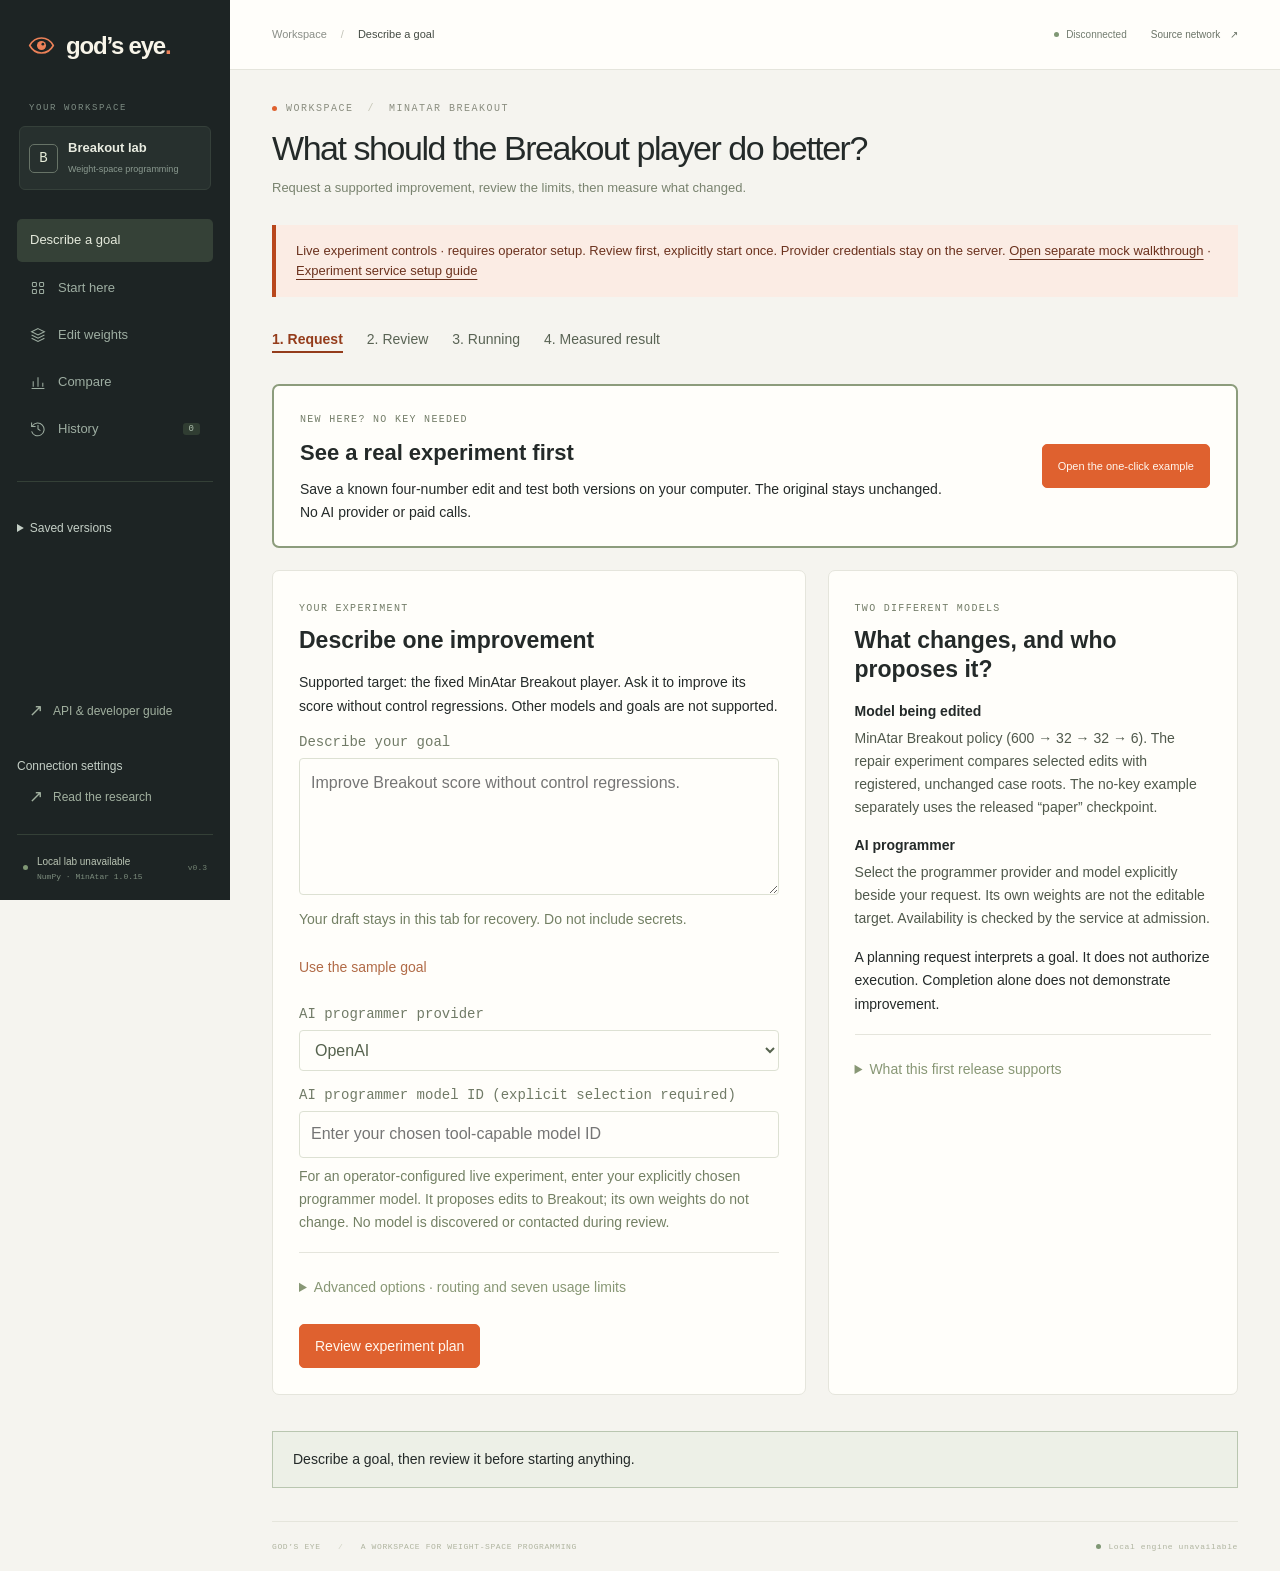
==== godseye/static/index.html @ d57c12c2 "Add capability-gated local Breakout checkpoint import UI" ====
<!doctype html>
<html lang="en">
  <head>
    <meta charset="utf-8" />
    <meta name="viewport" content="width=device-width,initial-scale=1" />
    <meta name="theme-color" content="#f5f4ef" />
    <title>God’s Eye — Describe an experiment</title>
    <link rel="stylesheet" href="style.css" />
  </head>
  <body>
    <aside class="sidebar">
      <a class="brand" href="./" aria-label="God's Eye home"
        ><svg viewBox="0 0 32 32" fill="none" aria-hidden="true">
          <path
            d="M3 16C9 5 23 5 29 16C23 27 9 27 3 16Z"
            stroke="currentColor"
            stroke-width="1.8"
          />
          <circle cx="16" cy="16" r="5" fill="currentColor" />
          <circle cx="17.5" cy="14.5" r="1.5" fill="#1d2424" /></svg
        ><span>god’s eye<span class="brand-dot">.</span></span></a
      >
      <div class="workspace-label">YOUR WORKSPACE</div>
      <div class="project-switch">
        <span class="project-icon">B</span>
        <div>
          <strong>Breakout lab</strong><span>Weight-space programming</span>
        </div>
        <span class="project-chevron">⌄</span>
      </div>
      <nav aria-label="Workspace navigation">
        <button class="nav-link active" data-nav="goal">Describe a goal</button>
        <button class="nav-link" data-nav="overview">
          <svg viewBox="0 0 20 20">
            <rect x="3" y="3" width="5" height="5" rx="1" />
            <rect x="12" y="3" width="5" height="5" rx="1" />
            <rect x="3" y="12" width="5" height="5" rx="1" />
            <rect x="12" y="12" width="5" height="5" rx="1" /></svg
          >Start here<span class="nav-shortcut">01</span>
        </button>
        <button class="nav-link" data-nav="workbench">
          <svg viewBox="0 0 20 20">
            <path d="m10 2 8 4-8 4-8-4 8-4ZM2 10l8 4 8-4M2 14l8 4 8-4" /></svg
          >Edit weights<span class="nav-shortcut">02</span>
        </button>
        <button class="nav-link" data-nav="evaluate">
          <svg viewBox="0 0 20 20">
            <path d="M4 16V9m6 7V4m6 12v-5M2 18h16" /></svg
          >Compare<span class="nav-shortcut">03</span>
        </button>
        <button class="nav-link" data-nav="history">
          <svg viewBox="0 0 20 20">
            <path d="M3 6a8 8 0 1 1-1 7M2 2v5h5m3-2v5l3 2" /></svg
          >History<span class="count" id="run-count">0</span>
        </button>
      </nav>
      <details class="sidebar-section"><summary>Saved versions</summary>
        <div class="sidebar-heading">
          CHECKPOINTS <span id="checkpoint-count"></span>
        </div>
        <div id="checkpoint-list"></div>
        <button id="import-sidebar" class="checkpoint-link" type="button" disabled>Import checkpoint…</button>
      </details>
      <div class="sidebar-bottom">
        <a href="api.html"><span>↗</span> API &amp; developer guide</a
        ><button class="connection-button" id="connection-settings">
          Connection settings
        </button>
        <a
          href="https://rikiyat.github.io/blog/weight-space-programming/"
          target="_blank"
          rel="noreferrer"
          ><span>↗</span> Read the research</a
        >
        <div class="local-status">
          <i></i>
          <div>
            <strong id="environment-label">Connecting…</strong
            ><span>NumPy · MinAtar 1.0.15</span>
          </div>
          <span class="version">v0.3</span>
        </div>
      </div>
    </aside>
    <div class="app-shell">
      <header class="topbar">
        <div class="breadcrumb">
          Workspace <span>/</span>
          <strong id="breadcrumb-view">Overview</strong>
        </div>
        <div class="topbar-right">
          <span class="session-tag"
            ><i></i> <span id="connection-label">Connecting</span></span
          ><a
            class="paper-link"
            href="https://github.com/RikiyaT/lm_understand-logs/tree/main/exp5_write_from_scratch"
            target="_blank"
            rel="noreferrer"
            >Source network <span>↗</span></a
          ><span class="avatar" title="Local research workspace">GE</span>
        </div>
      </header>
      <main>
        <div id="mode-banner" class="mode-banner" role="status" hidden></div>
        <details id="connection-panel" class="connection-panel" hidden>
          <summary>Local API connection</summary>
          <label for="api-token">API TOKEN (OPTIONAL)</label>
          <input
            id="api-token"
            type="password"
            autocomplete="off"
            placeholder="Only if GODSEYE_API_TOKEN is configured"
          />
          <button class="secondary" id="connect-token">Connect</button>
          <p class="hint">
            Kept only in this page’s memory. Never saved to browser storage.
          </p>
        </details>
        <div class="page-heading">
          <div>
            <div class="eyebrow">
              <span class="orange-dot"></span> WORKSPACE
              <span class="slash">/</span> MINATAR BREAKOUT
            </div>
            <h1 id="page-title">A window into the weights<span>.</span></h1>
            <p id="page-description">
              Explore the network. Change a connection. See what happens.
            </p>
          </div>
          <button class="primary" data-go="workbench">
            <span>+</span> Edit weights
          </button>
        </div>

        <section data-view="goal" class="view goal-experience" aria-label="Goal experiment">
          <div class="goal-notice" id="goal-notice"><strong>Mock workflow · no AI requests or experiments run here.</strong>
            Review the proposed journey using sample responses. The no-key local example below uses real CPU evaluation.</div>
          <ol class="goal-steps" aria-label="Experiment steps">
            <li id="goal-step-1" aria-current="step">1. Request</li><li id="goal-step-2">2. Review</li>
            <li id="goal-step-3">3. Running</li><li id="goal-step-4">4. Measured result</li>
          </ol>
          <section id="goal-onboarding" class="goal-onboarding panel" aria-labelledby="goal-no-key-title">
            <div><span class="overline">NEW HERE? NO KEY NEEDED</span><h2 id="goal-no-key-title">See a real experiment first</h2>
            <p>Save a known four-number edit and test both versions on your computer. The original stays unchanged. No AI provider or paid calls.</p></div>
            <button class="primary" id="goal-guided">Open the one-click example</button>
          </section>
          <div id="goal-request-layout" class="goal-columns">
            <section class="panel goal-card">
              <span class="overline">YOUR EXPERIMENT</span><h2>Describe one improvement</h2>
              <p>Supported target: the fixed MinAtar Breakout player. Ask it to improve its score without control regressions. Other models and goals are not supported.</p>
              <form id="goal-form">
                <label for="goal-draft">Describe your goal</label>
                <textarea id="goal-draft" rows="4" maxlength="2000" required placeholder="Improve Breakout score without control regressions."></textarea>
                <p id="goal-storage" class="hint">Your draft stays in this tab for recovery. Do not include secrets.</p>
                <button type="button" class="text-button" id="goal-example">Use the sample goal</button>
                  <label for="goal-provider">AI programmer provider (mock selection)</label><select id="goal-provider"><option value="openai">OpenAI</option><option value="openrouter">OpenRouter</option><option value="huggingface">Hugging Face</option></select>
                  <label for="goal-model">AI programmer model ID (mock, not checked)</label><input id="goal-model" value="explicit-tool-model" maxlength="128" pattern="[A-Za-z0-9][A-Za-z0-9._:/\-]{0,127}" required />
                <p class="hint">For an operator-configured live experiment, enter your explicitly chosen programmer model. It proposes edits to Breakout; its own weights do not change. No model is discovered or contacted during review.</p>
                <details id="goal-advanced"><summary>Advanced options · seven usage limits</summary>
                  <p>Illustrative limits for review only. No money limit is enforced by this mock. Actual provider charges are unknown.</p>
                  <label for="goal-routing">Programmer routing preference</label><select id="goal-routing"><option value="price">Price</option><option value="latency">Latency (OpenRouter only)</option><option value="throughput">Throughput (OpenRouter only)</option></select>
                  <label for="goal-requests">Maximum programmer requests</label><input id="goal-requests" type="number" min="1" max="80" value="4" required />
                  <label for="goal-tokens">Maximum reported input tokens</label><input id="goal-tokens" type="number" min="1" max="200000" value="8000" required />
                  <label for="goal-output">Maximum total reported output tokens</label><input id="goal-output" type="number" min="1" max="20000" value="2000" required />
                  <label for="goal-rounds">Maximum programmer rounds</label><input id="goal-rounds" type="number" min="1" max="80" value="4" required />
                  <label for="goal-calls">Maximum tool calls</label><input id="goal-calls" type="number" min="1" max="160" value="8" required />
                  <label for="goal-reply">Maximum output tokens per response</label><input id="goal-reply" type="number" min="1" max="2000" value="1000" required />
                  <label for="goal-seconds">Maximum elapsed seconds</label><input id="goal-seconds" type="number" min="1" max="900" value="120" required />
                  <label for="goal-scenario">Sample response to explore</label><select id="goal-scenario">
                    <option value="complete">Completed, evidence inconclusive</option><option value="unsupported">Unsupported request</option>
                    <option value="ambiguous">Goal needs clarification</option><option value="unavailable">Programmer unavailable</option>
                    <option value="rate">Rate limited</option><option value="budget">Budget exhausted</option>
                    <option value="disconnect">Connection lost</option><option value="failure">Execution failed</option>
                  </select>
                </details>
                <button class="primary" type="submit" id="goal-plan">Review sample interpretation</button>
              </form>
            </section>
            <aside class="panel goal-card goal-context">
              <span class="overline">TWO DIFFERENT MODELS</span><h2>What changes, and who proposes it?</h2>
              <dl><dt>Model being edited</dt><dd>MinAtar Breakout policy (600 → 32 → 32 → 6). The repair experiment compares selected edits with registered, unchanged case roots. The no-key example separately uses the released “paper” checkpoint.</dd>
                <dt>AI programmer</dt><dd>The programmer provider and model are shown beside your request and again at review. No connection is checked. This programmer proposes edits; its own weights are not the editable target.</dd></dl>
              <p>A planning request interprets a goal. It does not authorize execution. Completion alone does not demonstrate improvement.</p>
              <details><summary>What this first release supports</summary><p>The planner recognizes “Improve Breakout score” and “Improve Breakout score without control regressions.” It asks for clarification or rejects other requests. It does not train arbitrary models, upload datasets, or guarantee improvement.</p><p>The no-key example uses a known edit to the released original. The live repair experiment uses registered case roots; these are different experiments.</p></details>
            </aside>
          </div>
          <p id="goal-status" class="goal-status" role="status" aria-live="polite" tabindex="-1">Describe a goal, then review it before starting anything.</p>
          <aside id="goal-setup-help" class="goal-status" hidden aria-label="Experiment setup help">
            <p>The AI experiment service needs separate operator setup. The local CPU example works without a provider key.</p>
            <p><a href="https://github.com/romrom-20/Gods-eye/blob/main/docs/install.md">Read local installation and setup instructions</a> · <a href="https://github.com/romrom-20/Gods-eye/blob/main/docs/local-operator-setup.md">Read AI experiment service setup</a></p>
            <button type="button" class="secondary" id="goal-setup-example">Open the no-key CPU example</button>
            <p>Opening the example does not cancel or restart an existing experiment. Return to Describe a goal to refresh or reconcile its saved identity.</p>
          </aside>
          <section id="goal-review" class="panel goal-card" hidden aria-labelledby="goal-review-title">
            <span class="overline">MOCK PLAN · NOT AN EXECUTION</span><h2 id="goal-review-title" tabindex="-1">Review the interpretation</h2>
            <p id="goal-request"></p><details class="goal-spec"><summary>Exact specification &amp; identity</summary><pre id="goal-canonical" style="white-space:pre-wrap;overflow-wrap:anywhere"></pre></details><dl>
              <dt>Fixed target &amp; evaluation</dt><dd id="goal-evaluation">MinAtar Breakout repair task. Mock only; no registered evaluation.</dd>
              <dt id="goal-interpretation">Sample interpretation</dt><dd>Try to improve held-out Breakout score relative to each registered case root, without regressions on untouched controls. The offline planner recognizes a small set of phrases; it does not interpret arbitrary text.</dd>
              <dt>Success criteria &amp; checks</dt><dd>Use development episodes to select edits, freeze every selection, then evaluate held-out episodes once. Improvement requires positive mean paired score change, mean minus two standard errors above zero, and no control regression. Report sample count, uncertainty, and limitations; this rule is descriptive evidence, not a significance guarantee.</dd>
              <dt>Permitted changes</dt><dd>Bounded numeric weight edits on a new checkpoint. No executable code or edits to the original.</dd>
              <dt>AI programmer (mock, unverified)</dt><dd id="goal-programmer"></dd>
              <dt>Limits to review</dt><dd id="goal-limits"></dd>
            </dl><p>This is not a runnable specification. The operator must register baseline identity, suite revision, episode and step counts, probe and forward budgets, and enforceable limits before live launch is enabled. Private seeds and labels never belong in browser messages.</p>
            <label class="goal-consent"><input type="checkbox" id="goal-consent" /> I reviewed this sample goal and limits. Start only the mock walkthrough.</label>
            <div class="goal-actions"><button class="primary" id="goal-start" disabled>Start mock walkthrough</button><button class="secondary" id="goal-edit">Edit goal</button></div>
          </section>
          <section id="goal-progress" class="panel goal-card" hidden aria-labelledby="goal-progress-title">
            <span class="overline">MOCK PROGRESS · MANUALLY STEPPED</span><h2 id="goal-progress-title">Walk through the experiment</h2>
            <p id="goal-phase"></p><p>No work is running. Each next step displays another sample response.</p>
            <details id="goal-activity" class="goal-activity" hidden>
              <summary>Observed agent activity</summary>
              <p id="goal-activity-notice" role="status">Activity unavailable</p>
              <ol id="goal-activity-events" aria-label="Observed operations"></ol>
              <button id="goal-activity-more" type="button" hidden>Load more activity</button>
            </details>
            <div class="goal-actions"><button class="primary" id="goal-next">Show next sample step</button><button class="secondary" id="goal-cancel">Cancel mock walkthrough</button><button class="secondary" id="goal-review-again" hidden>Review again</button><button class="secondary" id="goal-reconnect" hidden>Reconnect to mock status</button></div>
          </section>
          <section id="goal-result" class="panel goal-card" hidden aria-labelledby="goal-result-title">
            <span class="overline">MOCK OUTCOME · NO MEASURED RESULT</span><h2 id="goal-result-title" tabindex="-1"></h2><p id="goal-result-text"></p>
            <button id="goal-download" type="button" hidden disabled>Download checkpoint</button><p id="goal-download-status" role="status"></p>
            <div class="goal-actions"><button class="secondary" id="goal-compare">Inspect sample evidence</button><button class="primary" id="goal-keep">Keep original</button><button class="secondary" id="goal-again">Return to draft</button></div>
            <div id="goal-comparison" hidden><h3>Evidence is required before choosing an edit</h3><dl>
              <dt>Original</dt><dd>Unchanged case roots must be preserved by a live experiment. No registered baseline or new measurement in this walkthrough; the local example’s “paper” checkpoint is separate.</dd>
              <dt>Proposed edit</dt><dd>No checkpoint or patch produced.</dd><dt>Measurements &amp; regressions</dt><dd>Not measured. No scores, sample counts, uncertainty, or regression evidence available.</dd>
              <dt>Usage</dt><dd>No programmer requests sent by this mock. Real provider charges unknown.</dd></dl><p>No edited model is available to adopt or export. Use the guided example for a real local comparison.</p></div>
          </section>
        </section>

        <section data-view="overview" class="view" hidden>
          <section class="first-experiment panel" aria-labelledby="first-title">
            <span class="overline">YOUR FIRST EXPERIMENT</span>
            <h2 id="first-title">Can four numbers change how it plays?</h2>
            <p>This little network plays Breakout: move the paddle, bounce the ball, break bricks. Its weights are numbers that guide its decisions.</p>
            <ol class="simple-steps"><li><strong>Start with the original</strong><span>A small, working game-playing network.</span></li><li><strong>Switch off four connections</strong><span>Save an edited copy. Keep the original.</span></li><li><strong>Watch the difference</strong><span>Let both versions play the same four games.</span></li></ol>
            <div class="first-actions"><button class="primary" id="quick-experiment" disabled>Try the four-number change →</button><button class="secondary" id="watch-example" disabled>Watch a saved comparison</button></div>
            <p class="hint" id="quick-hint">Runs on your computer · no API key or paid AI calls · 4 games per version, up to 1,000 steps each.</p>
            <p class="hint">This is a known example, not a newly discovered repair. Scores can vary.</p>
            <div id="quick-status" role="status" aria-live="polite"></div>
          </section>
          <div class="section-heading">
            <div>
              <span class="overline">FROM WEIGHTS TO BEHAVIOR</span>
              <h2>Watch the two versions play.</h2>
            </div>
            <div class="section-actions">
              <select
                id="overview-run"
                aria-label="Choose a recorded experiment"
              >
                <option value="">Choose a saved run</option></select
              ><button class="secondary" data-go="evaluate">
                New comparison <span>↗</span>
              </button>
            </div>
          </div>
          <div id="overview-empty" class="empty-state panel" hidden>
            <span class="empty-symbol">↗</span>
            <h3>Let the environment have the last word.</h3>
            <p>
              Compare two checkpoints to see their scores and watch their
              decisions side by side.
            </p>
            <button class="primary" data-go="evaluate">
              Set up a comparison
            </button>
          </div>
          <div id="overview-status" role="status" aria-live="polite"></div>
          <div id="results" hidden>
            <div class="metrics">
              <div>
                <label>VERSION A / AVERAGE SCORE</label>
                <div class="metric-value">
                  <strong id="base-score"></strong
                  ><span class="metric-unit">pts</span>
                </div>
                <span id="base-se"></span>
              </div>
              <div>
                <label>VERSION B / AVERAGE SCORE</label>
                <div class="metric-value">
                  <strong id="candidate-score"></strong
                  ><span class="metric-unit">pts</span>
                </div>
                <span id="candidate-se"></span>
              </div>
              <div class="delta-metric">
                <label>SCORE DIFFERENCE</label>
                <div class="metric-value">
                  <strong id="delta"></strong
                  ><span class="metric-unit">pts</span>
                </div>
                <span id="paired-se"></span>
              </div>
              <div>
                <label>FORWARD PASSES</label>
                <div class="metric-value">
                  <strong id="forward-calls"></strong>
                </div>
                <span id="elapsed"></span>
              </div>
            </div>
            <div class="replay-panel panel">
              <div class="replay-heading">
                <span class="overline"
                  ><i class="record-dot"></i> EPISODE REPLAY</span
                ><span class="tag" id="replay-settings"></span
                ><button
                  class="icon-button"
                  id="download"
                  title="Download run JSON"
                  aria-label="Download run JSON"
                >
                  <svg viewBox="0 0 20 20">
                    <path d="M10 2v11m-4-4 4 4 4-4M3 13v4h14v-4" />
                  </svg>
                </button>
              </div>
              <div class="replays">
                <div class="replay-column">
                  <div class="board-label">
                    <span class="legend-dot blue"></span><span>VERSION A</span
                    ><span class="board-badge">A</span>
                  </div>
                  <h3 id="replay-base-title">Baseline</h3>
                  <canvas
                    id="replay-base"
                    width="500"
                    height="500"
                    aria-label="Baseline gameplay replay"
                  ></canvas>
                  <div
                    class="mono replay-caption"
                    id="replay-base-caption"
                  ></div>
                </div>
                <div class="replay-column">
                  <div class="board-label">
                    <span class="legend-dot orange"></span><span>VERSION B</span
                    ><span class="board-badge">B</span>
                  </div>
                  <h3 id="replay-candidate-title">Candidate</h3>
                  <canvas
                    id="replay-candidate"
                    width="500"
                    height="500"
                    aria-label="Candidate gameplay replay"
                  ></canvas>
                  <div
                    class="mono replay-caption"
                    id="replay-candidate-caption"
                  ></div>
                </div>
                <details class="replay-analysis"><summary>Inside the decision</summary>
                  <span class="overline">INSIDE THE DECISION</span>
                  <h3>Where will it move?</h3>
                  <p class="hint">
                    Candidate action probabilities at this frame.
                  </p>
                  <div id="action-probs"></div>
                  <div class="activation-heading">
                    <span class="overline">HIDDEN LAYER 01</span
                    ><span class="tag">tanh</span>
                  </div>
                  <div id="activations"></div>
                  <p class="hint">
                    First six neuron activations. Inspect the weights to trace
                    the computation.
                  </p>
                  <div class="board-legend">
                    <span><i class="legend-dot ball"></i> Ball</span
                    ><span><i class="legend-dot paddle"></i> Paddle</span
                    ><span><i class="legend-dot brick"></i> Brick</span>
                  </div>
                </details>
              </div>
              <div class="replay-controls">
                <button class="play-button" id="play">Play</button
                ><input
                  aria-label="Replay frame"
                  id="frame"
                  type="range"
                  value="0"
                  min="0"
                  max="1"
                /><span class="mono" id="frame-label"></span
                ><select id="replay-speed" aria-label="Replay speed">
                  <option value="160">0.5×</option>
                  <option value="80" selected>1×</option>
                  <option value="30">2.5×</option>
                </select>
              </div>
            </div>
            <div class="run-note">
              <span class="note-icon">i</span>
              <p id="run-caption"></p>
            </div>
            <details class="episode-details">
              <summary>
                Per-episode scores <span>View all seeds and truncations</span>
              </summary>
              <div id="episode-rows"></div>
            </details>
          </div>
          <details class="model-details"><summary>What’s inside the network?</summary>          <div class="overview-grid">
            <section class="network-panel panel">
              <div class="panel-heading">
                <div>
                  <span class="overline">THE MODEL</span>
                  <h2>Small network. Observable behavior.</h2>
                </div>
                <span class="tag">tanh MLP</span>
              </div>
              <svg
                id="network-diagram"
                viewBox="0 0 800 185"
                role="img"
                aria-label="Network architecture: 600 inputs, two 32-unit hidden layers, six action outputs. Nodes shown in groups."
              ></svg>
              <div class="network-footer">
                <span
                  ><i class="legend-dot orange"></i> Architecture
                  schematic</span
                ><span
                  >600 → 32 → 32 → 6
                  <span class="subtle">· grouped nodes</span></span
                >
              </div>
            </section>
            <section class="model-spec panel">
              <span class="overline">BUILT TO BE EXPLORED</span>
              <div class="spec-grid">
                <div>
                  <strong>20,486</strong><span>Editable parameters</span>
                </div>
                <div><strong>6</strong><span>Weight tensors</span></div>
                <div>
                  <strong id="branch-total">2</strong><span>Checkpoints</span>
                </div>
                <div><strong>0</strong><span>Gradient steps</span></div>
              </div>
              <div class="model-footnote">
                <span class="tiny-icon">↳</span> Direct tensor edits. Every
                parent preserved.
              </div>
            </section>
          </div>
</details>
          <div class="next-step">
            <span class="next-step-icon">⌘</span>
            <div>
              <h3>A hypothesis is only the beginning.</h3>
              <p>
                Try removing four connections, then restore them and compare the
                behavior.
              </p>
            </div>
            <button class="text-button" data-go="workbench">
              Open the tensor lab <span>→</span>
            </button>
          </div>
        </section>

        <section data-view="workbench" class="view" hidden>
          <div class="workbench-intro">
            <span class="tag orange-tag">DIRECT WEIGHT EDITING</span>
            <p>
              Branch from a checkpoint, make an explicit change, and keep its
              history.
            </p>
          </div>
          <section class="checkpoint-import panel" aria-labelledby="import-title">
            <div class="import-heading">
              <h2 id="import-title">Bring your own Breakout checkpoint</h2>
              <button id="import-open" type="button" disabled aria-expanded="false" aria-controls="import-form">Import checkpoint…</button>
            </div>
            <p id="import-support" role="status">Checking local checkpoint import support…</p>
            <form id="import-form" hidden novalidate aria-describedby="import-help">
              <p id="import-help">Only the same Breakout 600 → 32 → 32 → 6 architecture is accepted, as a local .npz file up to 128 KiB. The server validates the tensors. Import saves a separate original for inspection and editing; no AI run starts.</p>
              <label for="import-file">Checkpoint file (.npz, required)</label>
              <input id="import-file" type="file" accept=".npz" required aria-describedby="import-help import-status">
              <label for="import-name">Display name (required, up to 80 characters)</label>
              <input id="import-name" type="text" maxlength="80" required autocomplete="off" aria-describedby="import-status">
              <label for="import-provenance">Source / license notes (optional, up to 2,000 characters)</label>
              <p class="hint" id="import-source-help">User-provided, unverified. Record where these weights came from and their license; these notes do not verify origin or permission.</p>
              <textarea id="import-provenance" maxlength="2000" rows="3" aria-describedby="import-source-help import-status"></textarea>
              <div class="import-actions">
                <button id="import-submit" class="primary" type="submit" disabled>Import checkpoint</button>
                <button id="import-refresh" type="button">Refresh saved versions</button>
                <button id="import-compare" type="button" hidden>Compare imported original</button>
              </div>
              <p id="import-status" role="status" tabindex="-1" aria-live="polite"></p>
            </form>
          </section>
          <div class="workspace">
            <section class="weights panel">
              <div class="panel-heading">
                <div>
                  <span class="overline">01 / OBSERVE</span>
                  <h2>Read the network</h2>
                </div>
                <span class="tag">float32</span>
              </div>
              <label for="inspect-model">SAVED VERSION</label
              ><select id="inspect-model"></select>
              <p id="import-metadata" class="import-metadata" hidden></p>
              <div
                class="tensor-tabs"
                id="tensor-tabs"
                role="group"
                aria-label="Choose a tensor"
              ></div>
              <div class="tensor-info" id="tensor-info"></div>
              <div class="heatmap-wrap">
                <canvas
                  id="heatmap"
                  width="768"
                  height="360"
                  aria-label="Tensor heatmap"
                ></canvas>
                <div class="heatmap-caption">
                  WEIGHT MAGNITUDE <span>log scale</span>
                </div>
              </div>
              <div id="heatmap-detail" class="mono muted">
                Hover a cell to inspect its value.
              </div>
              <div class="heatmap-key">
                <span><i class="legend-dot blue"></i> Negative</span
                ><span>0</span
                ><span>Positive <i class="legend-dot orange"></i></span>
              </div>
              <label for="row-start"
                >ROW OFFSET <span class="muted">· 60 rows per view</span></label
              ><input
                id="row-start"
                type="range"
                min="0"
                max="540"
                step="1"
                value="0"
              />
              <p class="hint" id="tensor-context"></p>
              <details>
                <summary>Input and output contract</summary>
                <p>
                  Input index = (row × 10 + column) × 6 + channel. Channels:
                  paddle, empty, bricks, ball, previous ball position, empty.
                </p>
                <p>
                  Outputs: no-op, left, up, right, down, fire. Actions are
                  sampled from softmax with 10% sticky actions.
                </p>
              </details>
              <div class="hash mono" id="hash"></div>
            </section>
            <section class="editor panel">
              <div class="panel-heading">
                <div>
                  <span class="overline">02 / INTERVENE</span>
                  <h2>Write a change</h2>
                </div>
                <span class="tag">New branch</span>
              </div>
              <label for="patch-base">START FROM THIS VERSION</label
              ><select id="patch-base"></select
              ><label class="preset-label">START WITH AN EXPERIMENT</label>
              <div class="presets">
                <button class="preset-button" id="preset-ablate">
                  <span>−</span> Switch off 4 connections</button
                ><button class="preset-button" id="preset-repair">
                  <span>↶</span> Restore the connections</button
                ><button class="preset-button" id="preset-write">
                  <span>+</span> Write from zero
                </button>
              </div>
              <label for="hypothesis">WHAT DO YOU EXPECT TO HAPPEN?</label
              ><textarea id="hypothesis" rows="3">
Removing the left-action output connections should pin the paddle to the left and reduce its score.</textarea
              >
              <div class="code-editor">
                <div class="code-heading">
                  <span><i class="orange-dot"></i> intervention.edits</span
                  ><span>TENSOR PATCH</span>
                </div>
                <div class="code-body">
                  <div
                    class="line-numbers"
                    id="line-numbers"
                    aria-hidden="true"
                  >
                    1<br />2
                  </div>
                  <textarea
                    class="code"
                    id="patch"
                    rows="7"
                    spellcheck="false"
                    aria-label="Tensor edits"
                  >
# Disable the four left-action connections.
W3[0:8:2, 1] = 0</textarea
                  >
                </div>
                <div class="code-footer">
                  <span>Numeric assignments · slices · = += −= *=</span
                  ><span>UTF-8</span>
                </div>
              </div>
              <button class="secondary full-width" id="preview-patch">
                Preview changes
              </button>
              <div
                id="preview-result"
                class="preview-result"
                role="status"
              ></div>
              <button class="primary full-width" id="apply">
                Save edited version <span>↗</span>
              </button>
              <div id="patch-result" role="status"></div>
              <button
                class="text-button compare-patch"
                id="compare-patch"
                hidden
              >
                Test this version <span>→</span>
              </button>
              <details>
                <summary>About these experiments</summary>
                <p>
                  Ablation and restoration exercise a known circuit. They test
                  the editing workflow, rather than discovery of a new repair.
                  Write from zero creates a reactive ball-chaser that ignores
                  velocity.
                </p>
                <p>
                  All patches are validated before saving. Every parent remains
                  available for rollback.
                </p>
              </details>
            </section>
          </div>
        </section>

        <section data-view="evaluate" class="view" hidden>
          <div class="evaluation-layout">
            <section class="evaluate panel">
              <div class="panel-heading">
                <div>
                  <span class="overline">A CONTROLLED COMPARISON</span>
                  <h2>Choose two versions to compare.</h2>
                </div>
                <span class="tag">Paired seeds</span>
              </div>
              <div class="comparison-selects">
                <div>
                  <label for="base"
                    ><i class="legend-dot blue"></i> VERSION A</label
                  ><select id="base"></select>
                </div>
                <span class="versus">vs.</span>
                <div>
                  <label for="candidate"
                    ><i class="legend-dot orange"></i> VERSION B</label
                  ><select id="candidate"></select>
                </div>
              </div>
              <details class="comparison-options"><summary>Test settings · games, randomness, and length</summary>
              <div class="eval-controls">
                <div>
                  <label for="episodes">GAMES PER VERSION</label
                  ><input
                    id="episodes"
                    type="number"
                    value="8"
                    min="1"
                    max="64"
                  />
                </div>
                <div>
                  <label for="seed">RANDOM SEED</label
                  ><input
                    id="seed"
                    type="number"
                    value="1000"
                    min="0"
                    max="4294967231"
                  />
                </div>
                <div>
                  <label for="max-steps">STEPS PER GAME</label
                  ><input
                    id="max-steps"
                    type="number"
                    value="3000"
                    min="1"
                    max="10000"
                  />
                </div>
              </div>
              </details><p class="hint">Both versions play with the same settings. Higher scores mean more bricks cleared.</p>
              <div class="eval-footer">
                <span><i class="status-dot"></i> Ready for local execution</span
                ><button class="primary" id="evaluate">
                  Run comparison <span>→</span>
                </button>
              </div>
              <p id="eval-budget" class="hint"></p>
              <div id="eval-status" role="status" aria-live="polite"></div>
              <div id="job-progress-wrap" hidden>
                <progress
                  id="job-progress"
                  value="0"
                  max="1"
                  aria-label="Completed evaluation episodes"
                ></progress>
                <button class="secondary" id="cancel-job">
                  Cancel evaluation
                </button>
              </div>
              <div id="recent-jobs" class="recent-jobs"></div>
            </section>
            <details class="evaluation-notes"><summary>How to make a fair comparison</summary>
              <span class="overline">GOOD EXPERIMENTS START HERE</span>
              <h3>Keep the question small.</h3>
              <p>
                Change one circuit. Measure what happens. Save the failure as
                carefully as the success.
              </p>
              <div class="note-item">
                <span>01</span>
                <div>
                  <strong>Shared episode seeds</strong>
                  <p>
                    Both networks start from the same seeds, with separate
                    policy and environment random streams.
                  </p>
                </div>
              </div>
              <div class="note-item">
                <span>02</span>
                <div>
                  <strong>Watch the step cap</strong>
                  <p>
                    The quick default is 3,000 steps. Compare scores using the
                    same cap.
                  </p>
                </div>
              </div>
              <div class="note-item">
                <span>03</span>
                <div>
                  <strong>Explore, then validate</strong>
                  <p>
                    The paper used 1,000 episodes and a 10,000-step cap. Small
                    local runs are exploratory.
                  </p>
                </div>
              </div>
            </details>
          </div>
        </section>

        <section data-view="history" class="view" hidden>
          <div class="history-header">
            <p>
              Every comparison, with the checkpoints and conditions that
              produced it.
            </p>
            <button class="secondary" data-go="evaluate">
              New comparison <span>↗</span>
            </button>
          </div>
          <div class="history panel">
            <div class="history-columns">
              <span>EXPERIMENT / CHECKPOINTS</span><span>MEAN SCORE</span
              ><span>RECORDED</span><span></span>
            </div>
            <p class="hint" id="history-empty">
              Run a comparison to begin your experiment history.
            </p>
            <div id="history"></div>
          </div>
        </section>
        <footer>
          <span
            >GOD’S EYE <span class="footer-slash">/</span> A WORKSPACE FOR
            WEIGHT-SPACE PROGRAMMING</span
          ><span
            ><i class="status-dot"></i>
            <span id="execution-label"
              >Connecting to experiment engine</span
            ></span
          >
        </footer>
      </main>
    </div>
    <script src="app.js"></script>
  </body>
</html>
---- godseye/static/style.css ----
:root {
  --bg: #f5f4ef;
  --paper: #fffefa;
  --ink: #242a29;
  --muted: #7a807a;
  --line: #e5e5dc;
  --accent: #df612f;
  --accent-soft: #fbece4;
  --blue: #688aa1;
  --mono: "IBM Plex Mono", ui-monospace, monospace;
  --sans: "DM Sans", -apple-system, BlinkMacSystemFont, "Segoe UI", sans-serif;
}
* {
  box-sizing: border-box;
}
body {
  margin: 0;
  background: var(--bg);
  color: var(--ink);
  font: 13px/1.55 var(--sans);
  -webkit-font-smoothing: antialiased;
}
button,
input,
select,
textarea {
  font: inherit;
}
button,
a,
input,
select,
textarea {
  outline-offset: 4px;
}
button:focus-visible,
a:focus-visible,
input:focus-visible,
select:focus-visible,
textarea:focus-visible {
  outline: 2px solid var(--accent);
}
button {
  cursor: pointer;
}
a {
  color: inherit;
  text-underline-offset: 4px;
}
button {
  transition:
    background 0.15s,
    border-color 0.15s,
    transform 0.15s;
}
button:disabled {
  opacity: 0.55;
  cursor: wait;
}
[hidden] {
  display: none !important;
}
svg {
  display: block;
}
svg:not(#network-diagram) {
  flex-shrink: 0;
}
.sidebar {
  position: fixed;
  inset: 0 auto 0 0;
  width: 230px;
  background: #1d2424;
  color: #b7c0b8;
  display: flex;
  flex-direction: column;
  padding: 27px 17px 0;
  z-index: 20;
}
.brand {
  display: flex;
  align-items: center;
  gap: 10px;
  color: #f8f5e9;
  font-size: 24px;
  letter-spacing: -1.2px;
  font-weight: 650;
  text-decoration: none;
  padding: 0 10px;
  margin-bottom: 39px;
}
.brand svg {
  height: 29px;
  width: 29px;
  color: #ec8158;
}
.brand-dot {
  color: #ec8158;
}
.workspace-label,
.sidebar-heading {
  font: 9px var(--mono);
  letter-spacing: 1.6px;
  color: #7d8c83;
  padding: 0 12px;
}
.project-switch {
  display: flex;
  align-items: center;
  gap: 10px;
  margin: 13px 2px 29px;
  padding: 11px 9px;
  background: #27302e;
  border: 1px solid #35403a;
  border-radius: 6px;
}
.project-icon {
  height: 29px;
  width: 29px;
  display: grid;
  place-items: center;
  border: 1px solid #677367;
  border-radius: 5px;
  color: #e6ecd9;
  font: 14px var(--mono);
}
.project-switch strong {
  display: block;
  color: #e8ebe0;
  font-size: 12px;
  font-weight: 550;
}
.project-switch div span {
  font-size: 9px;
  color: #8b9a90;
}
.project-chevron {
  margin-left: auto;
  color: #87968b;
}
.nav-link {
  width: 100%;
  display: flex;
  align-items: center;
  gap: 12px;
  border: 0;
  color: #9eaea2;
  background: none;
  border-radius: 5px;
  padding: 11px 13px;
  text-align: left;
  font-size: 12px;
  margin-bottom: 5px;
}
.nav-link svg {
  width: 16px;
  height: 16px;
  stroke: currentColor;
  stroke-width: 1.3;
  fill: none;
}
.nav-link:hover {
  color: #f3f4ec;
  background: #27312d;
}
.nav-link.active {
  background: #354137;
  color: #e5eadc;
}
.nav-link.active svg {
  color: #d5cdb4;
}
.nav-shortcut {
  margin-left: auto;
  font: 9px var(--mono);
  color: #728172;
}
.count {
  margin-left: auto;
  background: #303d32;
  color: #acbdac;
  padding: 1px 6px;
  border-radius: 3px;
  font: 9px var(--mono);
}
.sidebar-section {
  border-top: 1px solid #344037;
  margin-top: 26px;
  padding-top: 24px;
  min-height: 0;
  overflow: auto;
}
.sidebar-heading {
  display: flex;
  justify-content: space-between;
  margin-bottom: 12px;
}
.checkpoint-link {
  display: flex;
  align-items: center;
  gap: 9px;
  white-space: nowrap;
  width: 100%;
  overflow: hidden;
  background: none;
  border: 0;
  text-align: left;
  color: #8f9f92;
  font-size: 10px;
  padding: 9px 13px;
  border-radius: 4px;
}
.checkpoint-link:hover {
  background: #28322d;
  color: #dee5d8;
}
.checkpoint-link span:last-child {
  overflow: hidden;
  text-overflow: ellipsis;
}
.checkpoint-link .branch-icon {
  font: 14px var(--mono);
  color: #d6b89b;
}
.checkpoint-link.current {
  color: #ebe9db;
}
.sidebar-bottom {
  margin-top: auto;
  padding-top: 26px;
  flex-shrink: 0;
}
.sidebar-bottom > a {
  font-size: 11px;
  text-decoration: none;
  color: #a1b09f;
  display: flex;
  align-items: center;
  gap: 10px;
  padding: 0 12px 23px;
}
.sidebar-bottom > a:hover {
  color: #f4e6d4;
}
.sidebar-bottom > a > span {
  font-size: 17px;
}
.local-status {
  display: flex;
  align-items: center;
  gap: 9px;
  border-top: 1px solid #344037;
  padding: 19px 6px;
}
.local-status i,
.session-tag i,
.status-dot {
  width: 5px;
  height: 5px;
  display: inline-block;
  background: #7f9774;
  border-radius: 50%;
  flex-shrink: 0;
}
.local-status strong {
  display: block;
  color: #bac5b4;
  font-size: 10px;
  font-weight: 500;
}
.local-status div span {
  display: block;
  font: 8px var(--mono);
  color: #7c8c7d;
  margin-top: 3px;
}
.version {
  margin-left: auto;
  font: 8px var(--mono);
  color: #718171;
}
.app-shell {
  margin-left: 230px;
}
.topbar {
  height: 70px;
  display: flex;
  align-items: center;
  justify-content: space-between;
  padding: 0 42px;
  border-bottom: 1px solid var(--line);
  background: var(--paper);
}
.breadcrumb {
  display: flex;
  align-items: center;
  gap: 14px;
  font-size: 11px;
  color: #8a8e87;
}
.breadcrumb span {
  color: #c2c3b8;
}
.breadcrumb strong {
  font-weight: 500;
  color: #444b43;
}
.topbar-right {
  display: flex;
  align-items: center;
  gap: 24px;
}
.session-tag {
  font-size: 10px;
  display: flex;
  gap: 7px;
  align-items: center;
  color: #737d70;
}
.paper-link {
  font-size: 10px;
  text-decoration: none;
  color: #6b7467;
}
.paper-link span {
  margin-left: 7px;
}
.avatar {
  height: 29px;
  width: 29px;
  border-radius: 50%;
  background: #e8e9e1;
  border: 3px solid #f5f5ef;
  font: 9px var(--mono);
  display: grid;
  place-items: center;
  color: #65735f;
}
main {
  max-width: 1550px;
  padding: 33px 42px 0;
  margin: auto;
}
.page-heading {
  display: flex;
  justify-content: space-between;
  align-items: center;
  gap: 20px;
  margin-bottom: 27px;
}
.eyebrow {
  font: 9px var(--mono);
  letter-spacing: 1.5px;
  color: #8b8e80;
  display: flex;
  align-items: center;
  gap: 9px;
}
.orange-dot {
  display: inline-block;
  width: 5px;
  height: 5px;
  border-radius: 50%;
  background: var(--accent);
  flex-shrink: 0;
}
.slash {
  color: #c5c5b6;
  padding: 0 5px;
}
h1 {
  font-size: 34px;
  font-weight: 500;
  letter-spacing: -1.45px;
  line-height: 1.25;
  margin: 13px 0 8px;
}
h1 > span {
  color: var(--accent);
}
.page-heading p {
  margin: 0;
  color: #898d80;
  font-size: 12px;
}
button.primary,
button.secondary {
  display: inline-flex;
  justify-content: center;
  align-items: center;
  gap: 18px;
  border-radius: 5px;
  padding: 10px 15px;
  font-size: 11px;
  white-space: nowrap;
  font-weight: 500;
  min-height: 38px;
}
.primary {
  background: var(--accent);
  color: #fff7ee;
  border: 1px solid var(--accent);
}
.primary:hover {
  background: #c94f24;
  border-color: #c94f24;
}
.secondary {
  background: var(--paper);
  color: #535d4e;
  border: 1px solid #dadfd0;
}
.secondary:hover {
  background: #eaece2;
  border-color: #bcc6b2;
}
.page-heading > .primary {
  margin-top: 18px;
}
.page-heading > .primary > span {
  font-size: 18px;
  font-weight: 400;
  line-height: 12px;
}
.view {
  animation: reveal 0.22s ease-out;
}
@keyframes reveal {
  from {
    opacity: 0.4;
    transform: translateY(4px);
  }
  to {
    opacity: 1;
    transform: translateY(0);
  }
}
.panel {
  background: var(--paper);
  border: 1px solid var(--line);
  border-radius: 7px;
  min-width: 0;
}
.overview-grid {
  display: grid;
  grid-template-columns: 1fr 310px;
  gap: 18px;
}
.network-panel {
  padding: 21px 24px 0;
  overflow: hidden;
}
.panel-heading {
  display: flex;
  align-items: center;
  justify-content: space-between;
  gap: 12px;
  margin-bottom: 22px;
}
.panel-heading h2 {
  font-size: 15px;
  font-weight: 500;
  margin: 5px 0 0;
  letter-spacing: -0.25px;
}
.overline {
  font: 8px var(--mono);
  letter-spacing: 1.3px;
  color: #737d68;
}
.tag {
  display: inline-flex;
  align-items: center;
  background: #eeefe6;
  border: 1px solid #e5e7dc;
  border-radius: 4px;
  padding: 3px 7px;
  font: 8px var(--mono);
  color: #79816f;
  white-space: nowrap;
}
.network-panel .panel-heading {
  margin-bottom: 0;
}
#network-diagram {
  width: 100%;
  height: 120px;
  overflow: visible;
}
.network-footer {
  display: flex;
  align-items: center;
  justify-content: space-between;
  gap: 10px;
  border-top: 1px solid var(--line);
  padding: 12px 0;
  font: 8px var(--mono);
  color: #7e8877;
}
.network-footer > span:first-child {
  display: flex;
  align-items: center;
  gap: 6px;
}
.subtle {
  color: #aaa999;
}
.legend-dot {
  display: inline-block;
  width: 6px;
  height: 6px;
  border-radius: 50%;
  background: var(--accent);
  flex-shrink: 0;
}
.legend-dot.blue {
  background: var(--blue);
}
.legend-dot.orange {
  background: var(--accent);
}
.model-spec {
  background: #edeee5;
  padding: 23px 22px 0;
  border-color: #e1e4d7;
}
.spec-grid {
  display: grid;
  grid-template-columns: 1.35fr 1fr;
  gap: 16px 18px;
  margin: 14px 0 16px;
}
.spec-grid strong {
  display: block;
  font-size: 25px;
  letter-spacing: -0.8px;
  font-weight: 450;
  line-height: 1.3;
}
.spec-grid span {
  font-size: 9px;
  color: #778169;
}
.model-footnote {
  border-top: 1px solid #d9decd;
  padding: 13px 0;
  font-size: 9px;
  color: #7f8b71;
  display: flex;
  align-items: center;
  gap: 7px;
}
.tiny-icon {
  font: 13px var(--mono);
}
.section-heading {
  display: flex;
  justify-content: space-between;
  align-items: center;
  gap: 15px;
  margin: 24px 0 14px;
}
.section-heading h2 {
  font-size: 19px;
  letter-spacing: -0.55px;
  font-weight: 500;
  margin: 5px 0 0;
}
.section-actions {
  display: flex;
  align-items: center;
  gap: 9px;
}
.section-actions select {
  width: 174px;
  max-width: 210px;
  font-size: 9px;
  height: 34px;
}
.section-actions button.secondary {
  min-height: 34px;
  padding: 7px 12px;
  font-size: 9px;
}
.metrics {
  display: grid;
  grid-template-columns: repeat(4, 1fr);
  background: var(--paper);
  border: 1px solid var(--line);
  border-radius: 7px;
  margin-bottom: 17px;
  padding: 18px 0;
}
.metrics > div {
  padding: 0 23px;
  border-right: 1px solid var(--line);
  min-width: 0;
}
.metrics > div:last-child {
  border: 0;
}
label {
  display: block;
  font: 8px var(--mono);
  letter-spacing: 0.8px;
  color: #717b67;
  margin-bottom: 9px;
}
.metric-value {
  display: flex;
  gap: 6px;
  align-items: baseline;
}
.metrics strong {
  font-size: 30px;
  font-weight: 450;
  letter-spacing: -1.2px;
  line-height: 1.3;
}
.metric-unit {
  font: 9px var(--mono);
  color: #b1b2a2;
}
.metrics > div > span {
  font-size: 9px;
  color: #76816a;
}
.delta-metric strong {
  color: var(--accent);
}
.replay-panel {
  padding: 17px 22px 0;
}
.replay-heading {
  display: flex;
  align-items: center;
  gap: 12px;
  padding-bottom: 15px;
  border-bottom: 1px solid var(--line);
}
.replay-heading > .overline {
  display: flex;
  align-items: center;
  gap: 7px;
}
.record-dot {
  width: 4px;
  height: 4px;
  background: var(--accent);
  border-radius: 50%;
  display: inline-block;
}
.replay-heading > .tag {
  margin-left: auto;
}
.icon-button {
  width: 28px;
  height: 28px;
  display: grid;
  place-items: center;
  background: transparent;
  border: 1px solid var(--line);
  border-radius: 4px;
  color: #7d8873;
}
.icon-button:hover {
  background: #f0f1e8;
}
.icon-button svg {
  height: 13px;
  width: 13px;
  fill: none;
  stroke: currentColor;
  stroke-width: 1.5;
}
.replays {
  display: grid;
  grid-template-columns: 1fr 1fr 0.76fr;
  gap: 23px;
  padding-top: 19px;
}
.replay-column {
  min-width: 0;
}
.board-label {
  display: flex;
  align-items: center;
  gap: 6px;
  font: 8px var(--mono);
  letter-spacing: 0.6px;
  color: #76816a;
  margin-bottom: 8px;
}
.board-badge {
  margin-left: auto;
  font: 8px var(--mono);
  background: #e9ece3;
  color: #8b957c;
  padding: 1px 4px;
  border-radius: 3px;
}
.replays h3 {
  font-size: 10px;
  font-weight: 500;
  white-space: nowrap;
  text-overflow: ellipsis;
  overflow: hidden;
  margin: 0 0 12px;
  max-width: 100%;
  line-height: 1.7;
}
.replays canvas {
  width: 100%;
  height: auto;
  display: block;
  border-radius: 4px;
  background: #202c30;
}
.mono {
  font: 9px/1.7 var(--mono);
}
.replay-caption {
  font-size: 8px;
  color: #748167;
  margin-top: 10px;
}
.replay-analysis {
  padding-left: 20px;
  border-left: 1px solid var(--line);
  min-width: 0;
}
.replay-analysis > .overline {
  font-size: 7px;
}
.replay-analysis h3 {
  font-size: 15px;
  letter-spacing: -0.2px;
  margin: 7px 0 3px;
}
.hint {
  font-size: 10px;
  line-height: 1.7;
  color: #738064;
  margin: 7px 0 15px;
}
.prob {
  display: grid;
  grid-template-columns: 36px 1fr 27px;
  gap: 8px;
  align-items: center;
  font: 8px var(--mono);
  margin: 11px 0;
  color: #8a947f;
}
.prob > span:last-child {
  text-align: right;
  color: #6f7d62;
}
.track {
  height: 4px;
  background: #edf0e5;
  border-radius: 1px;
  overflow: hidden;
}
.fill {
  height: 100%;
  background: var(--accent);
  border-radius: 1px;
  transition: width 0.1s;
}
.prob.selected {
  color: var(--accent);
}
.prob.selected > span:last-child {
  color: var(--accent);
}
.activation-heading {
  display: flex;
  align-items: center;
  justify-content: space-between;
  border-top: 1px solid var(--line);
  padding-top: 15px;
  margin: 18px 0 10px;
}
#activations {
  display: grid;
  grid-template-columns: repeat(3, 1fr);
  gap: 5px;
}
.activation {
  padding: 5px 4px;
  border: 1px solid var(--line);
  border-radius: 3px;
  font: 8px var(--mono);
  color: #88947c;
  text-align: center;
}
.activation span {
  display: block;
  color: #4d6042;
  margin-top: 4px;
}
.board-legend {
  display: flex;
  flex-wrap: wrap;
  gap: 14px;
  font: 8px var(--mono);
  border-top: 1px solid var(--line);
  padding-top: 13px;
  margin-top: 15px;
  color: #97a086;
}
.board-legend span {
  display: flex;
  align-items: center;
  gap: 5px;
}
.legend-dot.ball {
  background: #ef9569;
}
.legend-dot.paddle {
  background: #8a9eb3;
}
.legend-dot.brick {
  background: #80928c;
}
.replay-controls {
  display: flex;
  align-items: center;
  gap: 16px;
  margin-top: 18px;
  padding: 15px 0;
  border-top: 1px solid var(--line);
}
.play-button {
  border: 0;
  background: #eaece3;
  min-width: 65px;
  border-radius: 4px;
  padding: 7px 12px;
  font: 9px var(--mono);
  color: #58694b;
}
.play-button::before {
  content: "▶";
  font-size: 8px;
  margin-right: 6px;
}
.play-button.is-playing::before {
  content: "Ⅱ";
}
.play-button:hover {
  background: #dce2cf;
}
.replay-controls input {
  flex: 1;
  min-width: 0;
}
.replay-controls > .mono {
  font-size: 8px;
  color: #9ba48a;
  min-width: 62px;
  text-align: right;
}
.replay-controls select {
  width: 56px;
  font: 8px var(--mono);
  padding: 5px;
}
.run-note {
  display: flex;
  gap: 8px;
  align-items: flex-start;
  margin: 13px 0 0;
  color: #79846e;
}
.run-note p {
  font-size: 9px;
  margin: 0;
  line-height: 1.7;
}
.note-icon {
  font: 8px var(--mono);
  border: 1px solid #b8c1a7;
  height: 12px;
  min-width: 12px;
  text-align: center;
  border-radius: 50%;
  line-height: 11px;
  margin-top: 2px;
}
.episode-details {
  margin-top: 14px;
}
.episode-details summary {
  display: flex;
  align-items: center;
  gap: 16px;
  color: #7d8970;
  font-size: 10px;
}
.episode-details summary:before {
  content: "+";
  font: 13px var(--mono);
}
.episode-details[open] summary:before {
  content: "−";
}
.episode-details summary span {
  font-size: 9px;
  color: #adb19d;
  margin-left: auto;
}
.episode-row {
  display: grid;
  grid-template-columns: repeat(4, 1fr);
  gap: 10px;
  padding: 9px 0;
  border-bottom: 1px solid var(--line);
  font: 9px var(--mono);
  color: #849174;
}
.next-step {
  border-top: 1px solid var(--line);
  display: flex;
  gap: 15px;
  align-items: center;
  margin-top: 27px;
  padding: 23px 0 8px;
}
.next-step-icon {
  width: 34px;
  height: 34px;
  border: 1px solid #dcded0;
  border-radius: 6px;
  display: grid;
  place-items: center;
  font-size: 16px;
  color: #7d8f6e;
}
.next-step h3 {
  font-size: 12px;
  margin: 0 0 3px;
  font-weight: 500;
}
.next-step p {
  font-size: 10px;
  color: #7a8869;
  margin: 0;
}
.next-step > .text-button {
  margin-left: auto;
}
.text-button {
  display: inline-flex;
  align-items: center;
  gap: 18px;
  padding: 0;
  border: 0;
  background: transparent;
  color: #b16b47;
  font-size: 10px;
  white-space: nowrap;
}
.text-button:hover {
  color: var(--accent);
}
footer {
  display: flex;
  align-items: center;
  justify-content: space-between;
  gap: 15px;
  margin-top: 33px;
  padding: 20px 0;
  border-top: 1px solid var(--line);
  font: 7px var(--mono);
  letter-spacing: 0.6px;
  color: #afb49f;
}
footer > span:last-child {
  display: flex;
  align-items: center;
  gap: 7px;
}
.footer-slash {
  margin: 0 12px;
  color: #cdd0c0;
}
input,
select,
textarea {
  color: #56634e;
  border: 1px solid #dde1d3;
  border-radius: 4px;
  background: var(--paper);
  padding: 10px 11px;
  width: 100%;
  min-width: 0;
  max-width: 100%;
  font-size: 11px;
}
select {
  text-overflow: ellipsis;
  cursor: pointer;
}
textarea {
  resize: vertical;
  font-size: 11px;
  line-height: 1.8;
}
input[type="range"] {
  appearance: none;
  height: 3px;
  border: 0;
  border-radius: 2px;
  padding: 0;
  background: #e2e7d8;
  accent-color: var(--accent);
  cursor: pointer;
}
input[type="range"]::-webkit-slider-thumb {
  appearance: none;
  height: 10px;
  width: 10px;
  border-radius: 50%;
  background: var(--accent);
  border: 2px solid var(--paper);
}
input[type="range"]:focus-visible {
  outline-offset: 6px;
}
.muted {
  color: #7c8870;
}
.workspace {
  display: grid;
  grid-template-columns: 1.04fr 1fr;
  gap: 22px;
  align-items: start;
}
.workspace > .panel {
  padding: 25px;
}
.workbench-intro {
  display: flex;
  align-items: center;
  gap: 12px;
  margin-bottom: 20px;
}
.workbench-intro p {
  font-size: 11px;
  color: #909a80;
  margin: 0;
}
.orange-tag {
  background: var(--accent-soft);
  border-color: #f0d8c8;
  color: #bc7349;
}
.tensor-tabs {
  display: flex;
  gap: 5px;
  background: #eeefe7;
  border-radius: 5px;
  padding: 4px;
  margin: 20px 0 14px;
}
.tensor-tabs button {
  flex: 1;
  background: transparent;
  border: 0;
  border-radius: 3px;
  color: #929d83;
  font: 10px var(--mono);
  padding: 7px 3px;
}
.tensor-tabs button.active {
  background: var(--paper);
  color: var(--accent);
  box-shadow: 0 1px 3px #242a290d;
}
.tensor-tabs button:hover {
  color: var(--accent);
}
.tensor-info {
  display: flex;
  justify-content: space-between;
  gap: 10px;
  margin-bottom: 13px;
  font: 9px var(--mono);
  color: #879574;
}
.heatmap-wrap {
  padding: 15px 15px 0;
  background: #f2f2e9;
  border: 1px solid #e6e9d9;
  border-radius: 4px;
}
#heatmap {
  display: block;
  width: 100%;
  height: 265px;
  cursor: crosshair;
}
.heatmap-caption {
  display: flex;
  justify-content: space-between;
  border-top: 1px solid #e0e6d2;
  margin-top: 12px;
  padding: 10px 0;
  font: 7px var(--mono);
  letter-spacing: 1px;
  color: #98a386;
}
#heatmap-detail {
  padding: 10px 0;
  font-size: 9px;
  min-height: 34px;
}
.heatmap-key {
  display: flex;
  justify-content: space-between;
  font: 8px var(--mono);
  color: #9aa58b;
  margin-bottom: 23px;
}
.heatmap-key > span {
  display: flex;
  align-items: center;
  gap: 5px;
}
.weights > .hint {
  font-size: 9px;
  margin-top: 12px;
}
.weights > .hash {
  font-size: 7px;
  color: #adb49c;
  word-break: break-all;
  margin-top: 17px;
}
.weights > details {
  margin-top: 20px;
}
.preset-label {
  margin-top: 22px;
}
.presets {
  display: flex;
  flex-wrap: wrap;
  gap: 6px;
  margin: 10px 0 23px;
}
.preset-button {
  display: flex;
  align-items: center;
  gap: 7px;
  background: #f6f6ed;
  border: 1px solid #e2e7d4;
  border-radius: 4px;
  padding: 7px 9px;
  color: #869474;
  font-size: 9px;
}
.preset-button > span {
  font: 13px var(--mono);
  line-height: 1;
  color: #aaad90;
}
.preset-button:hover,
.preset-button.selected {
  background: var(--accent-soft);
  border-color: #e9bc9d;
  color: #b66c40;
}
.code-editor {
  margin-top: 22px;
  border: 1px solid #34443e;
  border-radius: 5px;
  overflow: hidden;
  background: #222d2a;
}
.code-heading {
  display: flex;
  align-items: center;
  justify-content: space-between;
  gap: 8px;
  padding: 11px 13px;
  background: #293530;
  border-bottom: 1px solid #35483b;
  font: 8px var(--mono);
  color: #92a28a;
}
.code-heading > span:first-child {
  display: flex;
  align-items: center;
  gap: 7px;
  color: #bfceb2;
}
.code-heading > span:last-child {
  font-size: 6px;
  letter-spacing: 1px;
  color: #667e63;
}
.code-body {
  display: flex;
  padding: 16px 0;
  min-height: 175px;
}
.line-numbers {
  width: 35px;
  text-align: right;
  flex-shrink: 0;
  padding: 0 8px;
  color: #536b50;
  font: 10px/1.9 var(--mono);
  user-select: none;
}
.code-body textarea.code {
  border: 0;
  background: transparent;
  color: #e1d7b5;
  border-radius: 0;
  outline-offset: -3px;
  padding: 0 13px 0 8px;
  font: 10px/1.9 var(--mono);
  min-height: 135px;
  white-space: pre;
  overflow: auto;
  resize: vertical;
}
.code-footer {
  display: flex;
  justify-content: space-between;
  gap: 8px;
  padding: 10px 12px;
  border-top: 1px solid #35463c;
  font: 6px var(--mono);
  color: #698163;
}
.full-width {
  width: 100%;
  justify-content: space-between !important;
  margin-top: 19px;
}
.compare-patch {
  margin-top: 13px;
}
details {
  font-size: 10px;
  color: #909f80;
  line-height: 1.8;
  border-top: 1px solid var(--line);
  padding-top: 15px;
  margin-top: 22px;
}
summary {
  cursor: pointer;
  color: #889775;
}
details p {
  font-size: 10px;
}
#patch-result,
#eval-status,
#overview-status {
  white-space: pre-wrap;
  font-size: 10px;
  color: #798d64;
  line-height: 1.8;
}
#patch-result:empty,
#eval-status:empty,
#overview-status:empty {
  display: none;
}
#patch-result {
  margin-top: 13px;
  padding: 11px 12px;
  background: #eff3e6;
  border-radius: 4px;
  border: 1px solid #e0e7d3;
}
.error {
  color: #c4523a !important;
  background: #fbece7 !important;
  border-color: #efd0c5 !important;
}
#overview-status {
  margin-bottom: 12px;
}
#eval-status {
  margin-top: 20px;
}
.evaluation-layout {
  display: grid;
  grid-template-columns: 1.65fr 1fr;
  gap: 45px;
  align-items: start;
}
.evaluate {
  padding: 27px;
}
.evaluate .panel-heading {
  padding-bottom: 23px;
  border-bottom: 1px solid var(--line);
  margin-bottom: 27px;
}
.comparison-selects {
  display: grid;
  grid-template-columns: 1fr 22px 1fr;
  gap: 15px;
  align-items: end;
}
.comparison-selects > div {
  min-width: 0;
}
.comparison-selects label {
  display: flex;
  gap: 7px;
  align-items: center;
  font-size: 7px;
}
.versus {
  font: 10px var(--mono);
  color: #b1b99e;
  align-self: center;
  text-align: center;
  padding-top: 15px;
}
.eval-controls {
  display: grid;
  grid-template-columns: repeat(3, 1fr);
  gap: 16px;
  margin-top: 28px;
}
.eval-controls label {
  font-size: 7px;
}
.eval-controls input {
  font: 12px var(--mono);
}
.eval-footer {
  display: flex;
  align-items: center;
  justify-content: space-between;
  gap: 12px;
  padding-top: 25px;
  margin-top: 28px;
  border-top: 1px solid var(--line);
}
.eval-footer > span {
  display: flex;
  align-items: center;
  gap: 6px;
  font-size: 9px;
  color: #9caa88;
}
.evaluation-notes {
  padding-top: 12px;
}
.evaluation-notes > h3 {
  font-size: 23px;
  font-weight: 450;
  letter-spacing: -0.8px;
  margin: 11px 0 9px;
}
.evaluation-notes > p {
  font-size: 12px;
  color: #919e80;
  max-width: 310px;
  line-height: 1.8;
}
.note-item {
  display: flex;
  gap: 14px;
  margin-top: 25px;
}
.note-item > span {
  font: 8px var(--mono);
  color: #b7bea5;
  padding-top: 3px;
}
.note-item strong {
  font-size: 10px;
  font-weight: 500;
  color: #7f916c;
}
.note-item p {
  font-size: 10px;
  line-height: 1.8;
  color: #9aaa89;
  margin: 5px 0;
  max-width: 280px;
}
.history-header {
  display: flex;
  justify-content: space-between;
  align-items: center;
  gap: 15px;
  margin-bottom: 20px;
}
.history-header p {
  font-size: 11px;
  color: #909d7e;
}
.history {
  padding: 0 24px;
}
.history-columns {
  display: grid;
  grid-template-columns: 2fr 1fr 1fr 55px;
  gap: 20px;
  padding: 18px 0;
  border-bottom: 1px solid var(--line);
  font: 7px var(--mono);
  color: #a2ae8f;
  letter-spacing: 0.6px;
}
.history-row {
  display: grid;
  grid-template-columns: 2fr 1fr 1fr 55px;
  gap: 20px;
  align-items: center;
  padding: 19px 0;
  border-bottom: 1px solid var(--line);
  font-size: 10px;
}
.history-row:last-child {
  border: 0;
}
.history-checkpoints {
  min-width: 0;
}
.history-checkpoints > strong {
  display: block;
  font-weight: 500;
  overflow: hidden;
  text-overflow: ellipsis;
  white-space: nowrap;
  color: #677c55;
  font-size: 11px;
}
.history-checkpoints > span {
  display: block;
  overflow: hidden;
  text-overflow: ellipsis;
  white-space: nowrap;
  font-size: 9px;
  color: #a5b291;
  margin-top: 5px;
}
.history-scores {
  font: 11px var(--mono);
  color: #859b6c;
}
.history-scores > span {
  font: 8px var(--mono);
  display: block;
  color: #b0bda0;
  margin-top: 5px;
}
.history-row > .mono {
  font-size: 8px;
  color: #acb99b;
}
.quiet {
  border: 1px solid #dce4d0;
  border-radius: 4px;
  background: transparent;
  color: #91a17f;
  font-size: 9px;
  padding: 6px 8px;
}
.quiet:hover {
  background: #e9eedf;
  color: #728a5c;
}
.empty-state {
  text-align: center;
  padding: 40px 25px;
}
.empty-symbol {
  display: block;
  font-size: 25px;
  color: #c29b75;
  margin-bottom: 12px;
}
.empty-state h3 {
  font-size: 20px;
  letter-spacing: -0.5px;
  font-weight: 450;
}
.empty-state p {
  font-size: 11px;
  color: #a4af95;
  max-width: 370px;
  margin: 0 auto 22px;
}
button:active {
  transform: translateY(1px);
}
@media (min-width: 1600px) {
  main {
    padding-top: 28px;
  }
  .overview-grid {
    grid-template-columns: 1fr 340px;
  }
  #network-diagram {
    height: 120px;
  }
  .spec-grid {
    gap: 16px 18px;
  }
  .replays {
    grid-template-columns: 1fr 1fr 0.77fr;
  }
}
@media (max-width: 1250px) {
  .sidebar {
    width: 205px;
    padding-left: 12px;
    padding-right: 12px;
  }
  .app-shell {
    margin-left: 205px;
  }
  .topbar {
    padding: 0 28px;
  }
  main {
    padding-left: 28px;
    padding-right: 28px;
  }
  .overview-grid {
    grid-template-columns: 1fr 245px;
  }
  .network-footer {
    font-size: 7px;
  }
  .subtle {
    display: none;
  }
  .model-spec {
    padding-left: 18px;
    padding-right: 18px;
  }
  .spec-grid strong {
    font-size: 22px;
  }
  .replays {
    gap: 17px;
    grid-template-columns: 1fr 1fr 0.8fr;
  }
  .replay-analysis {
    padding-left: 15px;
  }
  .metrics > div {
    padding-left: 18px;
    padding-right: 18px;
  }
  .metrics strong {
    font-size: 26px;
  }
  .metrics label {
    font-size: 7px;
  }
  .section-actions select {
    width: 140px;
  }
  .evaluation-layout {
    gap: 25px;
    grid-template-columns: 1.7fr 1fr;
  }
  .workspace {
    gap: 17px;
  }
  .workspace > .panel {
    padding: 20px;
  }
  .presets {
    gap: 5px;
  }
  .preset-button {
    font-size: 8px;
    padding: 7px;
  }
  .line-numbers {
    width: 27px;
  }
  .network-panel {
    padding-left: 19px;
    padding-right: 19px;
  }
}
@media (max-width: 1000px) {
  .sidebar {
    width: 180px;
  }
  .app-shell {
    margin-left: 180px;
  }
  .brand {
    font-size: 21px;
    gap: 7px;
    padding-left: 6px;
  }
  .brand svg {
    width: 24px;
    height: 24px;
  }
  .project-switch {
    padding-left: 7px;
    gap: 7px;
  }
  .project-switch div span {
    font-size: 7px;
  }
  .workspace {
    grid-template-columns: 1fr;
  }
  .overview-grid {
    grid-template-columns: 1fr;
  }
  .model-spec {
    display: none;
  }
  .replays {
    grid-template-columns: 1fr 1fr;
  }
  .replay-analysis {
    grid-column: 1/-1;
    border-left: 0;
    border-top: 1px solid var(--line);
    padding: 17px 0 0;
    display: grid;
    grid-template-columns: 1fr 1fr;
    gap: 0 25px;
  }
  .replay-analysis > .overline,
  .replay-analysis > h3,
  .replay-analysis > .hint {
    grid-column: 1;
  }
  .replay-analysis #action-probs {
    grid-column: 1;
    grid-row: 4/8;
  }
  .activation-heading {
    grid-column: 2;
    grid-row: 1/3;
    margin: 0;
    padding: 0;
    border: 0;
  }
  #activations {
    grid-column: 2;
    grid-row: 3/6;
    align-content: start;
  }
  .replay-analysis > .hint:last-of-type {
    grid-column: 2;
  }
  .board-legend {
    grid-column: 2;
  }
  .evaluation-layout {
    grid-template-columns: 1fr;
  }
  .evaluation-notes {
    max-width: 600px;
  }
  .evaluation-notes .note-item {
    display: inline-flex;
    width: 47%;
    margin-right: 2%;
    vertical-align: top;
  }
  .page-heading > .primary {
    font-size: 10px;
    padding: 9px 11px;
  }
  .page-heading h1 {
    font-size: 30px;
  }
  .topbar-right {
    gap: 15px;
  }
  .paper-link {
    display: none;
  }
  .section-heading {
    align-items: start;
  }
  .section-actions {
    align-self: center;
  }
  .section-actions select {
    width: 120px;
  }
  .section-heading h2 {
    font-size: 17px;
  }
  .section-actions button.secondary {
    font-size: 8px;
    gap: 9px;
  }
  .metrics {
    padding: 18px 0;
  }
  .metrics > div {
    padding: 0 12px;
  }
  .metrics strong {
    font-size: 23px;
  }
  .metrics > div > span {
    font-size: 8px;
  }
  .history-columns,
  .history-row {
    grid-template-columns: 2fr 1fr 55px;
    gap: 15px;
  }
  .history-columns > span:nth-child(3),
  .history-row > .mono {
    display: none;
  }
  .workbench-intro {
    flex-wrap: wrap;
  }
  .history {
    padding: 0 18px;
  }
  footer {
    font-size: 6px;
  }
  footer > span:last-child {
    display: none;
  }
}
@media (max-width: 720px) {
  .sidebar {
    position: relative;
    inset: auto;
    width: 100%;
    height: auto;
    padding: 16px 20px 0;
    flex-direction: row;
    align-items: center;
    flex-wrap: wrap;
    gap: 0 20px;
  }
  .brand {
    margin: 0 0 14px;
    font-size: 23px;
  }
  .workspace-label,
  .project-switch,
  .sidebar-section,
  .sidebar-bottom {
    display: none;
  }
  .sidebar nav {
    display: flex;
    width: 100%;
    gap: 6px;
    border-top: 1px solid #354034;
    padding: 10px 0;
  }
  .nav-link {
    width: auto;
    flex: 1;
    justify-content: center;
    gap: 7px;
    padding: 9px 7px;
    margin: 0;
    font-size: 10px;
  }
  .nav-link svg {
    width: 13px;
    height: 13px;
  }
  .nav-shortcut,
  .nav-link > .count {
    display: none;
  }
  .app-shell {
    margin-left: 0;
  }
  .topbar {
    height: 49px;
    padding: 0 23px;
  }
  .breadcrumb {
    font-size: 10px;
  }
  .topbar-right {
    gap: 12px;
  }
  .session-tag {
    font-size: 8px;
  }
  .avatar {
    width: 23px;
    height: 23px;
    font-size: 7px;
  }
  main {
    padding: 25px 22px 0;
  }
  .page-heading {
    margin-bottom: 24px;
  }
  .page-heading h1 {
    font-size: 29px;
    letter-spacing: -1.2px;
  }
  .page-heading p {
    font-size: 10px;
    max-width: 240px;
  }
  .page-heading > .primary {
    display: none;
  }
  .eyebrow {
    font-size: 7px;
    letter-spacing: 1px;
    gap: 7px;
  }
  .overview-grid {
    gap: 14px;
  }
  .network-panel {
    padding: 18px 16px 0;
  }
  .panel-heading h2 {
    font-size: 13px;
  }
  .panel-heading .tag {
    font-size: 7px;
  }
  #network-diagram {
    height: 130px;
  }
  .network-footer {
    font-size: 6px;
    gap: 7px;
  }
  .network-footer .legend-dot {
    width: 4px;
    height: 4px;
  }
  .section-heading {
    flex-wrap: wrap;
    margin-top: 26px;
    gap: 12px;
  }
  .section-heading .overline {
    font-size: 7px;
  }
  .section-actions {
    width: 100%;
    justify-content: space-between;
  }
  .section-actions select {
    width: 60%;
    max-width: none;
  }
  .section-actions button.secondary {
    font-size: 9px;
  }
  .metrics {
    grid-template-columns: 1fr 1fr;
    padding: 0;
    margin-bottom: 14px;
  }
  .metrics > div {
    padding: 16px 18px;
    border-bottom: 1px solid var(--line);
  }
  .metrics > div:nth-child(2) {
    border-right: 0;
  }
  .metrics > div:nth-child(3),
  .metrics > div:nth-child(4) {
    border-bottom: 0;
  }
  .metrics label {
    font-size: 7px;
  }
  .metrics strong {
    font-size: 28px;
  }
  .metrics > div > span {
    font-size: 8px;
  }
  .replay-panel {
    padding: 14px 13px 0;
  }
  .replay-heading {
    gap: 7px;
  }
  .replay-heading > .overline {
    font-size: 7px;
    letter-spacing: 0.7px;
  }
  .replay-heading > .tag {
    font-size: 6px;
    padding: 4px;
  }
  .icon-button {
    height: 25px;
    width: 25px;
  }
  .replays {
    gap: 13px;
    padding-top: 15px;
  }
  .board-label {
    font-size: 7px;
  }
  .replays h3 {
    font-size: 8px;
  }
  .replay-caption {
    font-size: 6px;
  }
  .replay-analysis {
    gap: 0 18px;
  }
  .replay-analysis > .overline {
    font-size: 6px;
  }
  .replay-analysis h3 {
    font-size: 13px;
  }
  .hint {
    font-size: 9px;
  }
  .activation-heading .overline {
    font-size: 6px;
  }
  .activation-heading .tag {
    font-size: 6px;
  }
  .activation {
    font-size: 6px;
    padding: 5px 2px;
  }
  .prob {
    font-size: 7px;
    grid-template-columns: 30px 1fr 24px;
    gap: 6px;
  }
  .board-legend {
    font-size: 6px;
    gap: 10px;
  }
  .replay-controls {
    gap: 10px;
  }
  .play-button {
    font-size: 8px;
    min-width: 57px;
    padding: 6px 8px;
  }
  .replay-controls > .mono {
    font-size: 6px;
    min-width: 48px;
  }
  .replay-controls select {
    font-size: 7px;
    width: 47px;
  }
  .run-note p {
    font-size: 8px;
  }
  .episode-details summary {
    font-size: 9px;
    gap: 8px;
  }
  .episode-details summary span {
    font-size: 7px;
  }
  .episode-row {
    font-size: 7px;
    gap: 5px;
  }
  .next-step {
    gap: 11px;
    flex-wrap: wrap;
  }
  .next-step h3 {
    font-size: 10px;
  }
  .next-step p {
    font-size: 9px;
  }
  .next-step-icon {
    width: 28px;
    height: 28px;
  }
  .next-step > .text-button {
    margin-left: 40px;
    font-size: 9px;
  }
  .workspace > .panel {
    padding: 20px 16px;
  }
  .tensor-info {
    font-size: 8px;
  }
  .workbench-intro p {
    font-size: 10px;
  }
  .workbench-intro .tag {
    font-size: 7px;
  }
  .heatmap-wrap {
    padding: 12px 10px 0;
  }
  #heatmap {
    height: 240px;
  }
  .presets {
    gap: 5px;
  }
  .preset-button {
    font-size: 8px;
    padding: 8px 7px;
    gap: 5px;
  }
  .comparison-selects {
    grid-template-columns: 1fr;
    gap: 15px;
  }
  .versus {
    display: none;
  }
  .eval-controls {
    gap: 10px;
  }
  .evaluate {
    padding: 21px 17px;
  }
  .eval-controls label {
    font-size: 6px;
    letter-spacing: 0.2px;
  }
  .eval-controls input {
    font-size: 11px;
    padding: 9px 7px;
  }
  .eval-footer {
    gap: 10px;
  }
  .eval-footer > span {
    font-size: 8px;
  }
  .eval-footer > .primary {
    font-size: 10px;
    padding: 10px 12px;
    gap: 12px;
  }
  .evaluation-notes .note-item {
    width: 100%;
  }
  .history-header {
    align-items: start;
  }
  .history-header p {
    font-size: 10px;
  }
  .history-header > .secondary {
    font-size: 8px;
    padding: 8px 10px;
    gap: 8px;
  }
  .history-columns,
  .history-row {
    grid-template-columns: 1fr 80px 43px;
    gap: 10px;
  }
  .history-columns {
    font-size: 6px;
    letter-spacing: 0.2px;
  }
  .history {
    padding: 0 13px;
  }
  .history-checkpoints > strong {
    font-size: 9px;
  }
  .history-checkpoints > span {
    font-size: 7px;
  }
  .history-scores {
    font-size: 9px;
  }
  .history-scores > span {
    font-size: 6px;
  }
  .history-row .quiet {
    font-size: 8px;
    padding: 6px;
  }
  .history-header {
    gap: 13px;
  }
  .overline {
    font-size: 7px;
  }
  footer {
    font-size: 6px;
    line-height: 1.8;
    letter-spacing: 0.2px;
  }
  footer .footer-slash {
    margin: 0 5px;
  }
}
@media (prefers-reduced-motion: reduce) {
  *,
  *:before,
  *:after {
    animation: none !important;
    transition: none !important;
    scroll-behavior: auto !important;
  }
}

/* Readable metadata and compact first-screen composition. */
.overline {
  font-size: 9px;
}
.metrics label {
  font-size: 9px;
}
.metrics > div > span {
  font-size: 10px;
}
.network-footer {
  font-size: 9px;
}
.tag {
  font-size: 9px;
}
.hint {
  font-size: 11px;
}
.replay-analysis > .overline {
  font-size: 8px;
}
.board-label {
  font-size: 9px;
}
.replays h3 {
  font-size: 12px;
}
.replay-caption {
  font-size: 9px;
}
.prob {
  font-size: 10px;
  grid-template-columns: 41px 1fr 31px;
}
.prob > span:last-child {
  font-size: 9px;
}
.activation {
  font-size: 9px;
}
.replay-controls > .mono {
  font-size: 9px;
}
.legend-dot.paddle {
  background: #c5bea4;
}
.tensor-info {
  font-size: 10px;
}
.weights > .hint {
  font-size: 10px;
}
.preset-button {
  font-size: 10px;
}
.code-body textarea.code,
.line-numbers {
  font-size: 11px;
}
.code-heading {
  font-size: 9px;
}
.page-heading p {
  color: #79836f;
}
.project-switch div {
  min-width: 0;
}
.project-switch div span {
  white-space: nowrap;
  font-size: 8px;
}
.project-chevron {
  display: none;
}
.model-footnote {
  font-size: 9px;
}
.history-row > .mono {
  font-size: 9px;
}
@media (max-width: 1250px) {
  .network-footer {
    font-size: 7px;
  }
  .metrics label {
    font-size: 8px;
  }
  .prob {
    font-size: 9px;
    grid-template-columns: 36px 1fr 27px;
  }
  .replay-caption {
    font-size: 8px;
  }
  .preset-button {
    font-size: 9px;
  }
}
@media (max-width: 720px) {
  .overline {
    font-size: 8px;
  }
  .metrics label {
    font-size: 8px;
  }
  .metrics > div > span {
    font-size: 9px;
  }
  .network-footer {
    font-size: 6px;
  }
  .tag {
    font-size: 7px;
  }
  .hint {
    font-size: 10px;
  }
  .replays h3 {
    font-size: 9px;
  }
  .board-label {
    font-size: 8px;
  }
  .replay-caption {
    font-size: 6px;
  }
  .prob {
    font-size: 8px;
    grid-template-columns: 32px 1fr 24px;
  }
  .prob > span:last-child {
    font-size: 8px;
  }
  .activation {
    font-size: 7px;
  }
  .replay-controls > .mono {
    font-size: 7px;
  }
  .tensor-info {
    font-size: 9px;
  }
  .preset-button {
    font-size: 9px;
  }
  .code-body textarea.code,
  .line-numbers {
    font-size: 10px;
  }
}
/* Keep working controls comfortably readable at desktop scale. */
label {
  font-size: 10px;
}
.overline,
.eyebrow {
  font-size: 10px;
}
.page-heading p {
  font-size: 13px;
}
.nav-link {
  font-size: 13px;
}
.project-switch strong {
  font-size: 13px;
}
.project-switch div span {
  font-size: 9px;
}
.checkpoint-link {
  font-size: 11px;
}
.sidebar-bottom > a {
  font-size: 12px;
}
.section-heading > .overline {
  font-size: 9px;
}
.metrics label {
  font-size: 10px;
}
.metrics > div > span {
  font-size: 11px;
}
.replays h3 {
  font-size: 13px;
}
.replay-caption {
  font-size: 10px;
}
.replay-analysis h3 {
  font-size: 17px;
}
.hint {
  font-size: 12px;
}
.prob {
  font-size: 11px;
}
.prob > span:last-child {
  font-size: 10px;
}
.activation {
  font-size: 10px;
}
.replay-controls select {
  font-size: 10px;
}
.play-button {
  font-size: 10px;
}
.run-note p {
  font-size: 11px;
}
.next-step h3 {
  font-size: 14px;
}
.next-step p {
  font-size: 12px;
}
.next-step .text-button {
  font-size: 12px;
}
.section-actions select {
  font-size: 11px;
  width: 220px;
  max-width: 250px;
}
.section-actions button.secondary {
  font-size: 11px;
}
.board-label {
  font-size: 10px;
}
input,
select,
textarea {
  font-size: 13px;
}
.tensor-tabs button {
  font-size: 12px;
}
.tensor-info {
  font-size: 11px;
}
.preset-button {
  font-size: 11px;
}
.editor textarea {
  font-size: 13px;
}
.code-body textarea.code,
.line-numbers {
  font-size: 12px;
}
.code-heading {
  font-size: 10px;
}
.workbench-intro p {
  font-size: 12px;
}
.weights > .hint {
  font-size: 11px;
}
details,
details p {
  font-size: 12px;
}
.comparison-selects label,
.eval-controls label {
  font-size: 9px;
}
.eval-controls input {
  font-size: 13px;
}
.eval-footer > span {
  font-size: 11px;
}
.evaluation-notes > p {
  font-size: 13px;
}
.note-item strong {
  font-size: 12px;
}
.note-item p {
  font-size: 12px;
}
.history-checkpoints > strong {
  font-size: 12px;
}
.history-checkpoints > span {
  font-size: 10px;
}
.history-scores {
  font-size: 12px;
}
.history-scores > span {
  font-size: 9px;
}
.history-columns {
  font-size: 9px;
}
.history-header p {
  font-size: 13px;
}
.episode-details summary {
  font-size: 12px;
}
.episode-details summary span {
  font-size: 10px;
}
.episode-row {
  font-size: 11px;
}
#patch-result,
#eval-status,
#overview-status {
  font-size: 12px;
}
footer {
  font-size: 8px;
}
@media (max-width: 1250px) {
  .section-actions select {
    width: 170px;
  }
  .section-actions button.secondary {
    font-size: 10px;
  }
  .metrics label {
    font-size: 9px;
  }
  .metrics > div > span {
    font-size: 10px;
  }
  .prob {
    font-size: 10px;
  }
  .replay-caption {
    font-size: 9px;
  }
  .preset-button {
    font-size: 10px;
  }
  .network-footer {
    font-size: 7px;
  }
  .comparison-selects label {
    font-size: 8px;
  }
  .history-columns {
    font-size: 8px;
  }
}
@media (max-width: 1000px) {
  .section-heading {
    flex-wrap: wrap;
  }
  .section-actions {
    width: 100%;
    justify-content: space-between;
  }
  .section-actions select {
    width: 60%;
    max-width: 300px;
  }
  .project-switch div span {
    font-size: 7px;
  }
  .history-row .quiet {
    font-size: 10px;
  }
  .evaluation-notes > p {
    max-width: 100%;
  }
  .note-item p {
    max-width: 100%;
  }
}
@media (max-width: 720px) {
  .nav-link {
    font-size: 10px;
  }
  .eyebrow {
    font-size: 8px;
  }
  .page-heading p {
    font-size: 12px;
    max-width: 100%;
  }
  .overline {
    font-size: 9px;
  }
  .metrics label {
    font-size: 8px;
  }
  .metrics > div > span {
    font-size: 9px;
  }
  .metrics strong {
    font-size: 28px;
  }
  .section-actions select {
    font-size: 10px;
  }
  .section-actions button.secondary {
    font-size: 10px;
  }
  .board-label {
    font-size: 8px;
  }
  .replays h3 {
    font-size: 10px;
  }
  .replay-caption {
    font-size: 7px;
  }
  .replay-analysis h3 {
    font-size: 14px;
  }
  .hint {
    font-size: 10px;
  }
  .prob {
    font-size: 9px;
  }
  .prob > span:last-child {
    font-size: 8px;
  }
  .activation {
    font-size: 8px;
  }
  .run-note p {
    font-size: 10px;
  }
  .next-step h3 {
    font-size: 12px;
  }
  .next-step p {
    font-size: 11px;
  }
  .next-step > .text-button {
    font-size: 11px;
  }
  .next-step > div {
    flex: 1;
    min-width: 0;
  }
  .network-footer {
    font-size: 6px;
  }
  .preset-button {
    font-size: 9px;
  }
  .tensor-info {
    font-size: 9px;
  }
  .tensor-tabs button {
    font-size: 11px;
  }
  .editor textarea {
    font-size: 12px;
  }
  .code-body textarea.code,
  .line-numbers {
    font-size: 10px;
  }
  .weights > .hint {
    font-size: 10px;
  }
  .comparison-selects label {
    font-size: 9px;
  }
  .eval-controls label {
    font-size: 7px;
  }
  .eval-footer > span {
    font-size: 9px;
  }
  .history-columns {
    font-size: 7px;
  }
  .history-checkpoints > strong {
    font-size: 10px;
  }
  .history-checkpoints > span {
    font-size: 8px;
  }
  .history-scores {
    font-size: 10px;
  }
  .history-scores > span {
    font-size: 7px;
  }
  .history-header p {
    font-size: 11px;
  }
  .episode-row {
    font-size: 8px;
  }
  .episode-details summary {
    font-size: 10px;
  }
  .episode-details summary span {
    font-size: 8px;
  }
  .section-heading .overline {
    font-size: 8px;
  }
  footer {
    font-size: 7px;
  }
  .code-heading {
    font-size: 8px;
  }
}
@media (max-width: 720px) {
  .nav-link {
    padding: 9px 4px;
    gap: 6px;
    white-space: nowrap;
  }
  .nav-link svg {
    width: 12px;
    height: 12px;
  }
  #network-diagram {
    height: 95px;
  }
  #network-diagram text {
    font-size: 17px;
    letter-spacing: 0;
  }
}
@media (max-width: 380px) {
  .sidebar nav {
    gap: 3px;
  }
  .nav-link {
    min-width: 0;
  }
  .nav-link svg {
    display: none;
  }
}
/* Platform states and execution controls. */
.mode-banner {
  background: #edf0df;
  border: 1px solid #cfd7bc;
  color: #47583a;
  padding: 13px 17px;
  border-radius: 5px;
  margin-bottom: 22px;
  font-size: 12px;
}
.mode-banner a {
  font-weight: 600;
}
.connection-button {
  border: 0;
  background: transparent;
  color: #c4cfc6;
  font-size: 12px;
  text-align: left;
  padding: 9px 0;
}
.connection-panel {
  background: var(--paper);
  padding: 18px;
  border: 1px solid var(--line);
  margin-bottom: 20px;
}
.connection-panel input {
  max-width: 460px;
  margin: 10px 10px 10px 0;
}
.preview-result {
  white-space: pre-line;
  margin: 12px 0;
  font: 11px/1.8 var(--mono);
  color: #4d6b47;
}
.preview-result.error {
  color: #ae3b27;
}
#preview-patch {
  margin-bottom: 8px;
}
#job-progress-wrap {
  display: flex;
  align-items: center;
  gap: 20px;
  margin-top: 16px;
}
#job-progress {
  flex: 1;
  accent-color: var(--accent);
  height: 10px;
}
.recent-jobs {
  margin-top: 16px;
}
.job-row {
  display: flex;
  align-items: center;
  justify-content: space-between;
  gap: 10px;
  border-top: 1px solid var(--line);
  padding: 10px 0;
  font: 10px var(--mono);
}
.error {
  color: #a93625;
}
.hash {
  overflow-wrap: anywhere;
}
@media (prefers-reduced-motion: reduce) {
  * {
    scroll-behavior: auto !important;
    transition: none !important;
  }
}

/* Goal journey: readable, keyboard accessible, and visibly distinct from execution. */
.goal-experience { max-width: 1120px; }
.goal-experience p, .goal-experience dd, .goal-experience li { font-size: 14px; line-height: 1.65; }
.goal-notice { background: #fbece4; border-left: 4px solid #b9471c; padding: 16px 20px; color: #6b321e; }
.goal-notice strong { display: block; }
.goal-steps { display: flex; flex-wrap: wrap; gap: 12px 24px; padding: 18px 0; list-style: none; color: #596354; }
.goal-steps [aria-current] { color: #943c1b; font-weight: 700; border-bottom: 2px solid currentColor; }
.goal-columns { display: grid; grid-template-columns: 1.3fr 1fr; gap: 22px; }
.goal-card { padding: 26px; margin-bottom: 22px; }
.goal-card h2 { font-size: 23px; line-height: 1.3; margin: 8px 0 16px; }
.goal-card h3 { font-size: 18px; }
.goal-card label { display: block; margin: 16px 0 8px; font-size: 14px; text-transform: none; letter-spacing: 0; }
.goal-card textarea, .goal-card input, .goal-card select { width: 100%; font-size: 16px; }
.goal-card textarea { resize: vertical; min-height: 128px; }
.goal-card button { font-size: 14px; min-height: 44px; }
.goal-card details { border-top: 1px solid var(--line); padding-top: 16px; margin: 18px 0; }
.goal-card summary { cursor: pointer; font-size: 14px; padding: 6px 0; }
.goal-card dt { font-size: 14px; font-weight: 700; margin-top: 16px; }
.goal-card dd { margin: 4px 0 16px; color: #50594c; }
.goal-status { padding: 16px 20px; border: 1px solid #b9c6b0; background: #edf0e7; font-size: 15px; overflow-wrap: anywhere; }
.goal-card .goal-consent { display: flex; gap: 12px; align-items: flex-start; }
.goal-consent input { width: 20px; height: 20px; flex-shrink: 0; margin-top: 3px; }
.goal-actions { display: flex; gap: 12px; flex-wrap: wrap; margin-top: 20px; }
#goal-request { overflow-wrap: anywhere; white-space: pre-wrap; }
#goal-comparison { border-top: 1px solid var(--line); margin-top: 20px; padding-top: 12px; }
.goal-experience button:disabled { cursor: default; }
@media (max-width: 900px) { .goal-columns { grid-template-columns: 1fr; gap: 0; } }
@media (max-width: 720px) {
  .sidebar nav { flex-wrap: wrap; }
  .sidebar nav .nav-link { flex: 1 1 28%; min-height: 40px; }
  .goal-card { padding: 20px; }
  .goal-steps { gap: 12px; }
  .goal-steps li { font-size: 12px; }
  .goal-actions > button { width: 100%; justify-content: center; }
}
/* A short first-use path; technical detail stays available on demand. */
.first-experiment {padding:30px;margin-bottom:30px;border-top:3px solid var(--accent)}
.first-experiment h2 {font-size:clamp(23px,3vw,34px);letter-spacing:-.8px;margin:12px 0}
.first-experiment > p {max-width:700px;line-height:1.7;color:var(--muted,#64716a)}
.simple-steps {display:grid;grid-template-columns:repeat(3,1fr);gap:24px;padding:0;list-style:none;counter-reset:steps;margin:28px 0}
.simple-steps li {counter-increment:steps;border-top:1px solid var(--line);padding-top:14px}
.simple-steps li::before {content:'0' counter(steps);display:block;color:var(--accent);font:12px var(--mono);margin-bottom:10px}
.simple-steps strong,.simple-steps span {display:block;line-height:1.6}
.simple-steps span {font-size:13px;color:var(--muted,#64716a);margin-top:4px}
.first-actions {display:flex;gap:12px;flex-wrap:wrap;margin:20px 0}
#quick-status {font-size:13px;line-height:1.6;margin-top:12px}
.model-details {margin:28px 0}.model-details > summary,.comparison-options > summary {padding:16px 0;cursor:pointer;font-size:14px}
.sidebar-section > summary {color:#c4cfc6;cursor:pointer;padding:12px 0;font-size:12px}
.sidebar-section .sidebar-heading {margin-top:14px}
.replays {grid-template-columns:1fr 1fr}
.replay-analysis {grid-column:1 / -1;border-top:1px solid var(--line)}
.replay-analysis > summary {cursor:pointer;padding:12px 0;font-size:13px}
.replay-analysis:not([open]) > :not(summary) {display:none}
.page-heading > .primary,.project-chevron,.avatar,.next-step,.nav-shortcut {display:none}
.evaluation-layout {display:block}.evaluation-notes {margin-top:24px}.evaluation-notes > summary {cursor:pointer;padding:15px 0}
@media(max-width:720px){.first-experiment{padding:20px}.simple-steps{grid-template-columns:1fr;gap:12px;margin:20px 0}.simple-steps li::before{float:left;margin:4px 12px 25px 0}.first-actions{flex-direction:column}.first-actions button{width:100%}.replays{grid-template-columns:1fr}.replay-analysis{grid-column:1}}

/* Recorded export uses navigation links instead of experiment buttons. */
.first-actions > a {display:inline-flex;align-items:center;justify-content:center;padding:11px 17px;border-radius:4px;text-decoration:none;font-weight:600}

.goal-activity { margin-top: 1rem; border-top: 1px solid var(--line, #d7dfdc); padding-top: 1rem; }
.goal-activity summary { cursor: pointer; font-weight: 600; }
.goal-activity ol { max-height: 20rem; overflow: auto; padding-left: 1.6rem; }
.goal-activity li { padding: .45rem .2rem; border-bottom: 1px solid var(--line, #d7dfdc); overflow-wrap: anywhere; }
.goal-activity [role="status"] { color: var(--muted, #60736b); font-size: .9rem; }

/* First-use decisions and evidence remain readable at narrow widths. */
.goal-onboarding {display:flex;align-items:center;justify-content:space-between;gap:24px;padding:22px 26px;margin:0 0 22px;border:2px solid #8c9c7c}
.goal-onboarding h2 {font-size:22px;margin:8px 0}.goal-onboarding p {max-width:650px;margin:0}
.goal-onboarding button {flex-shrink:0;min-height:44px}
.goal-limit-list {display:grid;grid-template-columns:1fr 1fr;gap:8px 24px;padding-left:20px}
.goal-card pre {font-size:12px;line-height:1.6;max-height:360px;overflow:auto}
.goal-experience :focus-visible {outline:3px solid #9c411e;outline-offset:4px}
#goal-download {min-height:44px;background:var(--accent);color:white;padding:12px 18px;border:0;border-radius:4px}
@media(max-width:720px){.goal-onboarding{display:block;padding:20px}.goal-onboarding button{width:100%;margin-top:16px}.goal-limit-list{grid-template-columns:1fr}.goal-card dd{overflow-wrap:anywhere}}

/* Local checkpoint import stays beside saved weights, separate from AI goals. */
.checkpoint-import {padding:24px;margin-bottom:24px}
.import-heading {display:flex;align-items:center;justify-content:space-between;gap:16px;flex-wrap:wrap}
.import-heading h2 {font-size:21px;margin:0}
.checkpoint-import p {font-size:14px;line-height:1.65;max-width:850px}
.checkpoint-import label {display:block;margin:18px 0 8px;letter-spacing:0;font-size:14px}
.checkpoint-import input,.checkpoint-import textarea {display:block;width:100%;max-width:680px;font:inherit;font-size:16px}
.checkpoint-import input[type="file"] {padding:12px;border:1px solid var(--line)}
.checkpoint-import textarea {resize:vertical;padding:12px;border:1px solid var(--line);background:var(--paper,#fffefa)}
.import-actions {display:flex;gap:12px;flex-wrap:wrap;margin-top:20px}
.checkpoint-import button {min-height:44px;padding:10px 16px}
.checkpoint-import :focus-visible {outline:3px solid #9c411e;outline-offset:3px}
.checkpoint-import [aria-invalid="true"] {border:2px solid #a43520}
.import-metadata {white-space:pre-wrap;overflow-wrap:anywhere;font-size:13px;line-height:1.6;padding:12px;background:#edf0e7;border-left:3px solid #8c9c7c}
#import-status {overflow-wrap:anywhere}
@media(max-width:720px){.checkpoint-import{padding:20px}.import-actions{flex-direction:column}.import-actions button,.import-heading button{width:100%}}
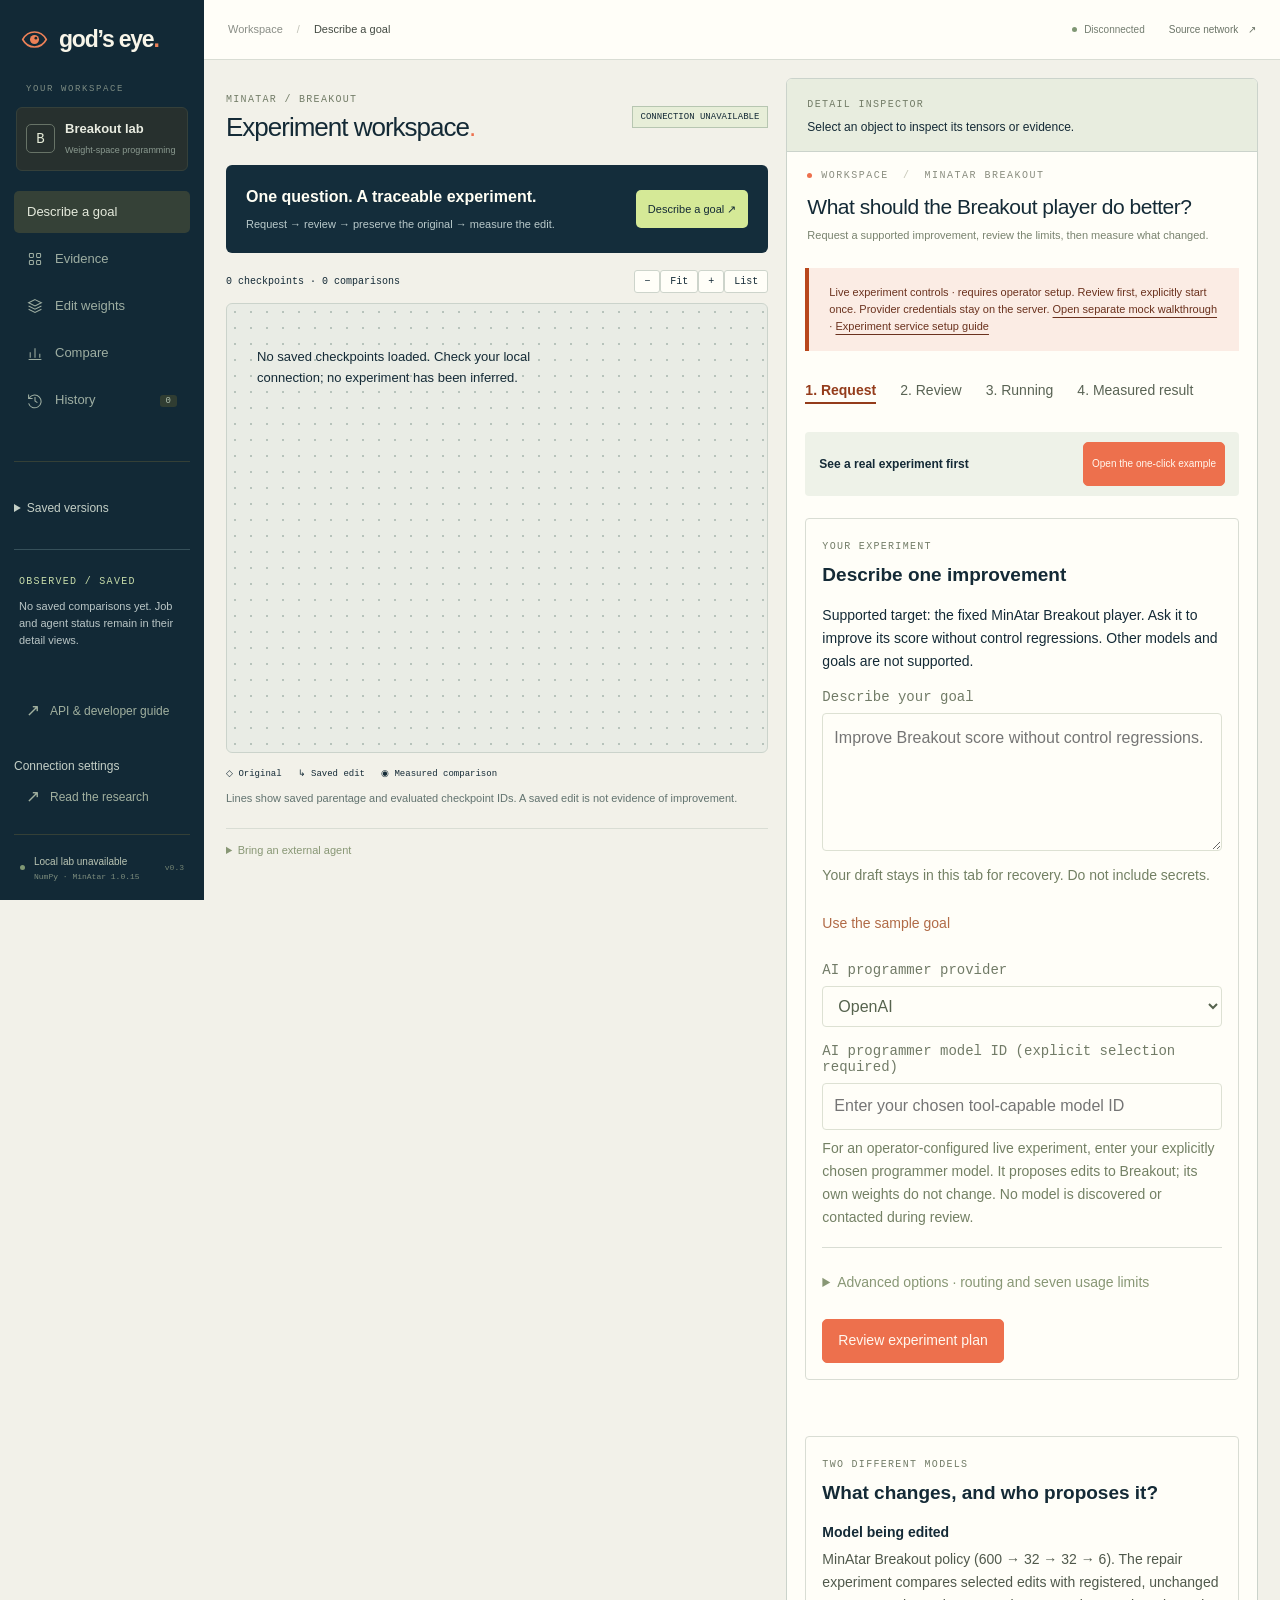
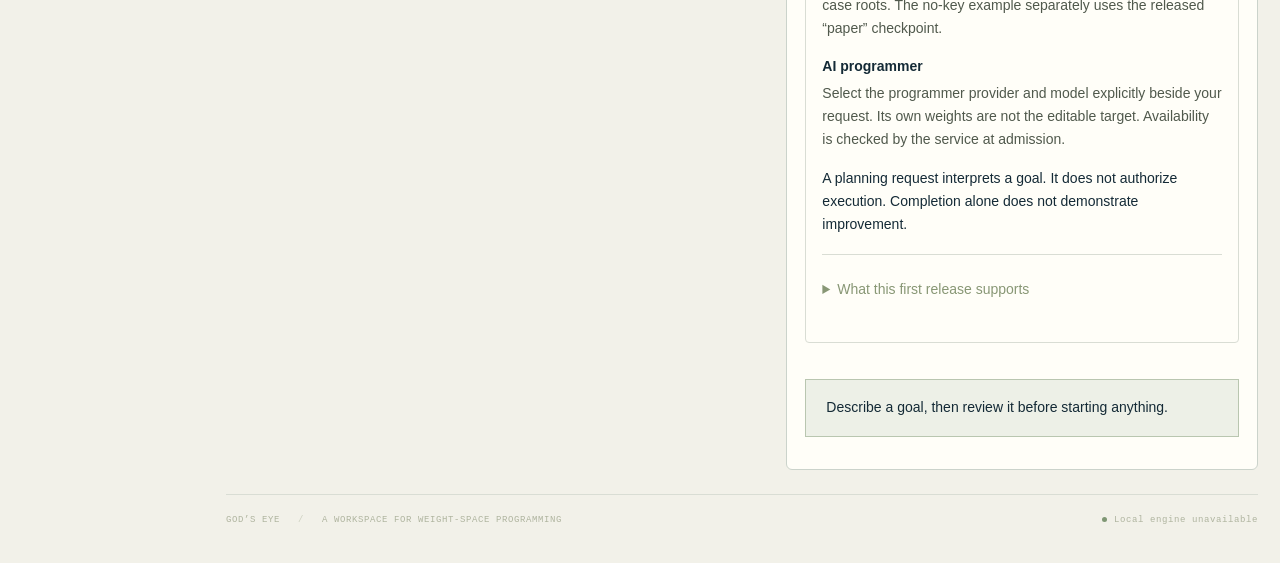
==== commit 4ff1c6e4: "Build connected experiment board with contextual evidence inspector" ====
--- a/godseye/static/index.html
+++ b/godseye/static/index.html
@@ -36,7 +36,7 @@
             <rect x="12" y="3" width="5" height="5" rx="1" />
             <rect x="3" y="12" width="5" height="5" rx="1" />
             <rect x="12" y="12" width="5" height="5" rx="1" /></svg
-          >Start here<span class="nav-shortcut">01</span>
+          >Evidence<span class="nav-shortcut">01</span>
         </button>
         <button class="nav-link" data-nav="workbench">
           <svg viewBox="0 0 20 20">
@@ -61,6 +61,7 @@
         <div id="checkpoint-list"></div>
         <button id="import-sidebar" class="checkpoint-link" type="button" disabled>Import checkpoint…</button>
       </details>
+      <section class="rail-activity" aria-label="Workspace activity"><span class="overline">OBSERVED / SAVED</span><div id="board-activity">Loading saved records…</div></section>
       <div class="sidebar-bottom">
         <a href="api.html"><span>↗</span> API &amp; developer guide</a
         ><button class="connection-button" id="connection-settings">
@@ -116,6 +117,19 @@
             Kept only in this page’s memory. Never saved to browser storage.
           </p>
         </details>
+        <div class="experiment-layout">
+        <section class="experiment-board" aria-labelledby="board-title">
+          <div class="board-heading"><div><span class="overline">MINATAR / BREAKOUT</span><h1 id="board-title">Experiment workspace<span>.</span></h1></div><span class="board-scope" id="board-scope">Connecting</span></div>
+          <div class="board-request"><div><strong>One question. A traceable experiment.</strong><p>Request → review → preserve the original → measure the edit.</p></div><button class="primary" id="board-request">Describe a goal ↗</button></div>
+          <div class="board-toolbar"><span id="board-counts" role="status">Loading saved objects…</span><div><button id="board-zoom-out" aria-label="Zoom board out">−</button><button id="board-fit">Fit</button><button id="board-zoom-in" aria-label="Zoom board in">+</button><button id="board-list-toggle" aria-pressed="false">List</button></div></div>
+          <div class="board-viewport" id="board-viewport" tabindex="0" aria-label="Connected experiment board. Tab to select objects; use List for a linear alternative."><div id="board-graph" class="board-graph"></div></div>
+          <div id="board-list" class="board-list" hidden aria-label="Experiment objects"></div>
+          <p class="board-legend-text"><span>◇ Original</span><span>↳ Saved edit</span><span>◉ Measured comparison</span></p>
+          <p class="board-footnote">Lines show saved parentage and evaluated checkpoint IDs. A saved edit is not evidence of improvement.</p>
+          <details class="agent-entry"><summary>Bring an external agent</summary><p>Use the <a href="api.html">API &amp; developer guide</a> with your own local agent. No provider connection is made here.</p><p id="agent-brief">Target: fixed MinAtar Breakout 600 → 32 → 32 → 6. Inspect registered checkpoints, propose bounded numeric edits on a child, preserve roots, compare paired seeds, and report uncertainty. Never claim improvement without measured evidence.</p><button id="copy-agent-brief">Copy non-secret brief</button><span id="copy-brief-status" role="status"></span></details>
+        </section>
+        <aside class="detail-inspector" aria-label="Contextual experiment details">
+        <div class="inspector-heading"><span class="overline">DETAIL INSPECTOR</span><p id="board-selection" tabindex="-1">Select an object to inspect its tensors or evidence.</p></div>
         <div class="page-heading">
           <div>
             <div class="eyebrow">
@@ -782,6 +796,8 @@
             <div id="history"></div>
           </div>
         </section>
+        </aside>
+        </div>
         <footer>
           <span
             >GOD’S EYE <span class="footer-slash">/</span> A WORKSPACE FOR
--- a/godseye/static/style.css
+++ b/godseye/static/style.css
@@ -2850,3 +2850,652 @@
 .import-metadata {white-space:pre-wrap;overflow-wrap:anywhere;font-size:13px;line-height:1.6;padding:12px;background:#edf0e7;border-left:3px solid #8c9c7c}
 #import-status {overflow-wrap:anywhere}
 @media(max-width:720px){.checkpoint-import{padding:20px}.import-actions{flex-direction:column}.import-actions button,.import-heading button{width:100%}}
+
+/* Connected workspace: saved objects stay in view while details change. */
+:root {
+  --bg:#f2f1e9;
+  --paper:#fffef8;
+  --ink:#142a36;
+  --accent:#ed704d;
+  --line:#d9ddd4
+}
+.sidebar {
+  width:204px;
+  padding:22px 14px 0;
+  background:#122936;
+  color:#bac6c6;
+  overflow-y:auto
+}
+.brand {
+  font-size:23px;
+  margin-bottom:26px;
+  padding:0 6px
+}
+.project-switch {
+  margin-bottom:20px
+}
+.sidebar nav {
+  margin-bottom:20px
+}
+.sidebar-bottom {
+  position:static;
+  margin-top:auto;
+  padding-top:20px
+}
+.sidebar-section {
+  margin-top:14px
+}
+.rail-activity {
+  border-top:1px solid #36505a;
+  padding:20px 5px;
+  margin-top:18px
+}
+.rail-activity .overline {
+  color:#c6dba9
+}
+.activity-record {
+  display:block;
+  text-align:left;
+  border:0;
+  border-left:2px solid #cee58e;
+  background:transparent;
+  color:#dce4dd;
+  font-size:11px;
+  padding:10px;
+  margin-top:12px;
+  width:100%
+}
+#board-activity {
+  font-size:11px;
+  padding-top:8px
+}
+.app-shell {
+  margin-left:204px
+}
+.topbar {
+  height:60px;
+  position:sticky;
+  top:0;
+  background:#fffef8;
+  z-index:15;
+  padding:0 24px
+}
+.avatar {
+  background:#d5e997;
+  color:#152b36
+}
+main {
+  max-width:none;
+  padding:18px 22px
+}
+.mode-banner {
+  padding:9px 12px;
+  margin-bottom:12px;
+  font-size:11px
+}
+.experiment-layout {
+  display:grid;
+  grid-template-columns:minmax(0,1.15fr) minmax(440px,1fr);
+  gap:18px;
+  align-items:start
+}
+.experiment-board {
+  min-width:0;
+  position:sticky;
+  top:78px
+}
+.board-heading {
+  display:flex;
+  align-items:center;
+  justify-content:space-between;
+  gap:12px;
+  padding:10px 0 18px
+}
+.board-heading h1 {
+  font-size:26px;
+  letter-spacing:-1px;
+  margin:3px 0
+}
+.board-heading h1 span {
+  color:var(--accent)
+}
+.board-scope {
+  font:9px var(--mono);
+  white-space:nowrap;
+  border:1px solid #b7c6b1;
+  padding:5px 8px;
+  background:#e7eed8
+}
+.board-request {
+  display:flex;
+  justify-content:space-between;
+  gap:16px;
+  align-items:center;
+  background:#142d3b;
+  color:#fffef4;
+  padding:20px;
+  border-radius:6px
+}
+.board-request strong {
+  font-size:16px
+}
+.board-request p {
+  font-size:11px;
+  color:#b9c9ca;
+  margin:7px 0 0
+}
+.board-request .primary {
+  background:#d5e997;
+  color:#152b36;
+  white-space:nowrap;
+  font-size:11px;
+  padding:10px 12px
+}
+.board-toolbar {
+  display:flex;
+  align-items:center;
+  justify-content:space-between;
+  gap:8px;
+  padding:17px 0 10px;
+  font:10px var(--mono)
+}
+.board-toolbar button {
+  border:1px solid #cdd4cb;
+  background:var(--paper);
+  padding:5px 9px;
+  border-radius:3px;
+  color:var(--ink)
+}
+.board-viewport {
+  height:450px;
+  overflow:auto;
+  border:1px solid #cbd3cb;
+  background-color:#e9ece5;
+  background-image:radial-gradient(#b7c3bb .8px,transparent .8px);
+  background-size:16px 16px;
+  border-radius:6px
+}
+.board-graph {
+  position:relative;
+  min-height:240px
+}
+.board-connections {
+  position:absolute;
+  inset:0;
+  pointer-events:none
+}
+.board-connections path {
+  fill:none;
+  stroke:#83998e;
+  stroke-width:1.5
+}
+.board-connections .evidence-edge {
+  stroke:#db795a;
+  stroke-dasharray:4 4
+}
+.experiment-node {
+  position:absolute;
+  width:218px;
+  min-height:118px;
+  display:flex;
+  flex-direction:column;
+  align-items:flex-start;
+  text-align:left;
+  border:1px solid #8a9c9b;
+  border-top:3px solid #142d3b;
+  border-radius:5px;
+  background:#fffef8;
+  color:#142a36;
+  padding:12px;
+  box-shadow:0 3px 0 #142a360b
+}
+.experiment-node.edit {
+  border-top-color:#ce704e
+}
+.experiment-node.evidence {
+  border-top-color:#a0b869;
+  background:#f5f9e9
+}
+.experiment-node:hover,.experiment-node[aria-pressed=true] {
+  outline:2px solid #2f647a;
+  outline-offset:3px
+}
+.node-kind {
+  font:8px var(--mono);
+  letter-spacing:.6px;
+  color:#65797a
+}
+.node-title {
+  font-size:13px;
+  line-height:1.3;
+  margin:9px 0 6px
+}
+.node-description {
+  font-size:9px;
+  color:#677777;
+  line-height:1.5
+}
+.node-open {
+  font-size:10px;
+  margin-top:10px;
+  color:#39637a
+}
+.board-legend-text {
+  display:flex;
+  gap:16px;
+  font:9px var(--mono);
+  margin-top:15px
+}
+.board-footnote {
+  font-size:11px;
+  color:#62736f
+}
+.agent-entry {
+  font-size:11px;
+  margin-top:20px;
+  border-top:1px solid var(--line);
+  padding-top:12px
+}
+.agent-entry button {
+  font-size:10px;
+  padding:6px;
+  border:1px solid var(--line);
+  background:var(--paper)
+}
+.board-list {
+  display:grid;
+  gap:8px;
+  padding:10px;
+  border:1px solid var(--line)
+}
+.board-list-item {
+  padding:12px;
+  text-align:left;
+  background:var(--paper);
+  border:1px solid var(--line);
+  color:var(--ink);
+  font-size:12px
+}
+.board-empty {
+  padding:30px;
+  max-width:400px
+}
+.detail-inspector {
+  min-width:0;
+  background:var(--paper);
+  border:1px solid #cbd3cb;
+  border-radius:6px;
+  overflow:hidden
+}
+.inspector-heading {
+  background:#e8eddf;
+  padding:14px 20px;
+  border-bottom:1px solid #cbd3cb
+}
+.inspector-heading p {
+  margin:5px 0 0;
+  font-size:12px
+}
+.detail-inspector .page-heading {
+  padding:18px 20px 0;
+  margin-bottom:16px
+}
+.detail-inspector .page-heading h1 {
+  font-size:21px;
+  letter-spacing:-.5px;
+  line-height:1.2
+}
+.detail-inspector .page-heading p {
+  font-size:11px;
+  margin:8px 0
+}
+.detail-inspector .page-heading>.primary {
+  display:none
+}
+.detail-inspector .view {
+  padding:0 18px 18px
+}
+.detail-inspector .panel {
+  box-shadow:none;
+  border-radius:4px;
+  padding:16px
+}
+.detail-inspector .goal-columns,.detail-inspector .workspace,.detail-inspector .evaluation-layout,.detail-inspector .overview-grid {
+  grid-template-columns:1fr
+}
+.detail-inspector .goal-context {
+  margin-top:12px
+}
+.detail-inspector h2 {
+  font-size:18px
+}
+.detail-inspector .goal-onboarding {
+  padding:10px 14px;
+  display:flex;
+  gap:12px;
+  align-items:center
+}
+.goal-onboarding .overline,.goal-onboarding p {
+  display:none
+}
+.detail-inspector .goal-onboarding h2 {
+  font-size:12px;
+  margin:0
+}
+.detail-inspector .goal-onboarding button {
+  font-size:10px;
+  padding:8px
+}
+.detail-inspector .first-experiment {
+  padding:10px 14px;
+  margin-bottom:14px
+}
+.first-experiment>.overline,.first-experiment>.simple-steps,.first-experiment>p:not(#quick-hint),.first-experiment>#first-title {
+  display:none
+}
+.detail-inspector .first-actions {
+  margin:0;
+  gap:8px;
+  flex-wrap:wrap
+}
+.detail-inspector .first-actions button {
+  font-size:10px;
+  padding:9px
+}
+.detail-inspector .metrics {
+  grid-template-columns:repeat(2,minmax(0,1fr));
+  padding:12px;
+  gap:12px
+}
+.detail-inspector .metrics>div {
+  padding:0;
+  border:0
+}
+.detail-inspector .metrics strong {
+  font-size:24px
+}
+.detail-inspector .replay-layout {
+  display:block
+}
+.detail-inspector .replay-pair {
+  gap:10px
+}
+.detail-inspector .replay-analysis {
+  margin-top:14px
+}
+.detail-inspector .section-heading {
+  align-items:start;
+  flex-direction:column;
+  gap:8px
+}
+.detail-inspector .section-actions {
+  max-width:100%;
+  width:100%
+}
+.detail-inspector select {
+  max-width:100%;
+  min-width:0
+}
+.detail-inspector .history-columns {
+  display:none
+}
+.detail-inspector .history-row {
+  grid-template-columns:1fr auto
+}
+.detail-inspector .history-row>.mono {
+  display:none
+}
+.detail-inspector .comparison-selects {
+  grid-template-columns:1fr
+}
+.detail-inspector .versus {
+  display:none
+}
+.saved-patch {
+  white-space:pre-wrap;
+  overflow-wrap:anywhere;
+  background:#edf1e9;
+  padding:12px;
+  font:11px var(--mono)
+}
+.board-checkpoint-metadata {
+  overflow-wrap:anywhere
+}
+.detail-inspector .replay-controls {
+  flex-wrap:wrap
+}
+.detail-inspector .goal-steps {
+  font-size:10px
+}
+.detail-inspector .goal-notice {
+  font-size:11px
+}
+.detail-inspector .goal-card h2 {
+  font-size:19px
+}
+.detail-inspector .code-editor {
+  min-width:0
+}
+.detail-inspector .code-body textarea {
+  width:100%;
+  min-width:0
+}
+.detail-inspector .workbench-intro {
+  margin-top:12px
+}
+footer {
+  margin-top:24px;
+  font-size:9px
+}
+@media(min-width:1700px) {
+  .experiment-layout {
+    grid-template-columns:minmax(0,1.4fr) minmax(520px,1fr)
+  }
+}
+@media(max-width:1150px) {
+  .experiment-layout {
+    grid-template-columns:minmax(0,1fr)
+  }
+  .experiment-board {
+    position:static
+  }
+  .board-viewport {
+    height:340px
+  }
+  .detail-inspector .replay-layout {
+    display:grid
+  }
+  .detail-inspector .workspace {
+    grid-template-columns:1fr 1fr
+  }
+  .detail-inspector .goal-columns {
+    grid-template-columns:1fr 1fr
+  }
+}
+@media(max-width:700px) {
+  .sidebar {
+    position:static;
+    width:auto;
+    padding:14px;
+    display:block
+  }
+  .brand {
+    margin:0;
+    font-size:20px
+  }
+  .workspace-label,.project-switch,.sidebar-section,.sidebar-bottom,.rail-activity {
+    display:none
+  }
+  .sidebar nav {
+    display:flex;
+    overflow:auto;
+    gap:3px;
+    margin:12px 0 0
+  }
+  .sidebar .nav-link {
+    flex:0 0 auto;
+    padding:8px;
+    font-size:11px;
+    min-height:32px
+  }
+  .nav-link svg,.nav-shortcut,.nav-link .count {
+    display:none
+  }
+  .app-shell {
+    margin-left:0
+  }
+  .topbar {
+    height:44px;
+    padding:0 14px
+  }
+  .paper-link,.avatar {
+    display:none
+  }
+  main {
+    padding:12px
+  }
+  .board-heading h1 {
+    font-size:23px
+  }
+  .board-request {
+    padding:14px;
+    align-items:start;
+    flex-direction:column;
+    gap:10px
+  }
+  .board-request strong {
+    font-size:14px
+  }
+  .board-toolbar {
+    font-size:9px
+  }
+  .board-toolbar button {
+    padding:5px 7px
+  }
+  .board-legend-text {
+    gap:10px;
+    font-size:8px
+  }
+  .board-viewport {
+    height:280px
+  }
+  .detail-inspector .view {
+    padding:0 10px 12px
+  }
+  .detail-inspector .page-heading {
+    padding:14px 12px 0
+  }
+  .detail-inspector .workspace,.detail-inspector .goal-columns {
+    grid-template-columns:1fr
+  }
+  .detail-inspector .replay-layout {
+    display:block
+  }
+  .detail-inspector .eval-controls {
+    grid-template-columns:1fr
+  }
+  .detail-inspector .metrics {
+    gap:10px
+  }
+  .detail-inspector .goal-steps {
+    gap:4px;
+    font-size:9px
+  }
+  .goal-onboarding {
+    flex-wrap:wrap
+  }
+  footer {
+    display:block
+  }
+  .detail-inspector .heatmap-wrap canvas {
+    max-width:100%
+  }
+  body {
+    overflow-wrap:anywhere
+  }
+  .detail-inspector .goal-card {
+    padding:12px
+  }
+  .topbar-right {
+    gap:5px
+  }
+}
+.detail-inspector .first-experiment {
+  border:0;
+  background:#eef2e8
+}
+.board-request .primary {
+  border:0
+}
+.detail-inspector .replay-pair {
+  display:grid;
+  grid-template-columns:repeat(2,minmax(0,1fr))
+}
+.detail-inspector .replay-pair canvas {
+  width:100%;
+  height:auto
+}
+.board-viewport {
+  max-height:650px
+}
+.detail-inspector .goal-onboarding {
+  border:0;
+  background:#eef2e8
+}
+.experiment-node {
+  min-height:126px
+}
+@media(max-width:700px) {
+  .sidebar nav {
+    flex-wrap:nowrap
+  }
+  .sidebar .nav-link {
+    min-height:40px
+  }
+  .board-viewport {
+    max-height:420px
+  }
+  .detail-inspector .checkpoint-import {
+    padding:10px 12px
+  }
+  .detail-inspector .import-heading h2 {
+    font-size:15px
+  }
+  .detail-inspector .checkpoint-import p {
+    font-size:11px
+  }
+  .detail-inspector .goal-guided {
+    min-height:44px
+  }
+}
+#goal-guided {
+  min-height:44px
+}
+.experiment-board button,.detail-inspector button,.detail-inspector input,.detail-inspector textarea {
+  scroll-margin-top:90px
+}
+.board-viewport {
+  max-height:calc(100vh - 425px);
+  min-height:240px
+}
+@media(max-width:1150px) {
+  .board-viewport {
+    max-height:520px
+  }
+}
+@media(max-width:700px) {
+  .board-viewport {
+    max-height:420px
+  }
+  .sidebar nav {
+    display:flex!important;
+    flex-wrap:nowrap!important;
+    overflow-x:auto
+  }
+  .sidebar .nav-link {
+    width:auto!important
+  }
+  .sidebar nav .nav-link {
+    flex:0 0 auto
+  }
+}
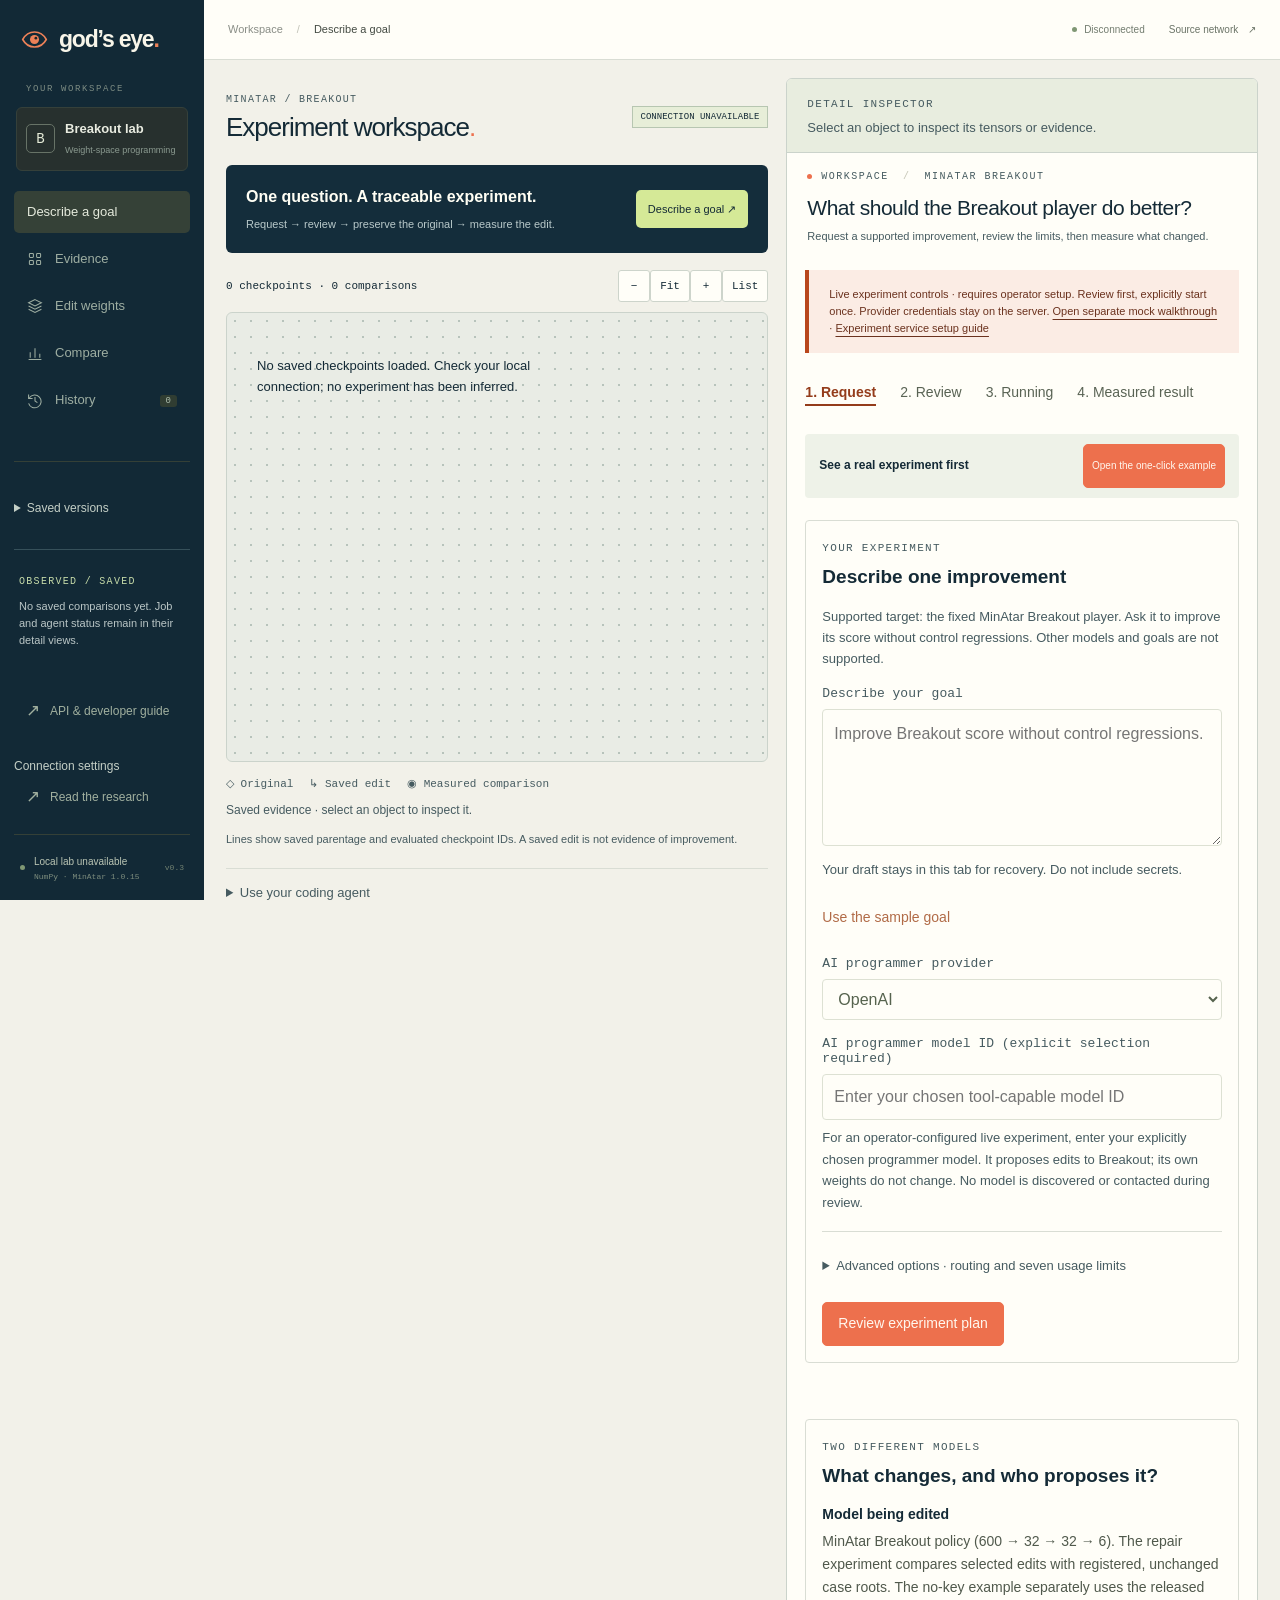
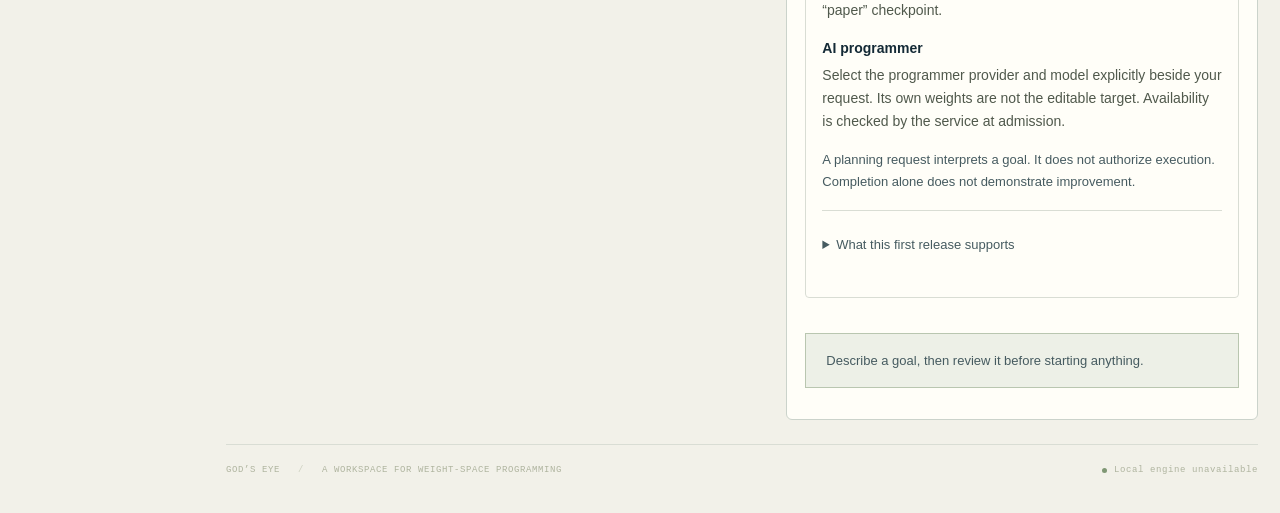
==== commit 8b1a5444: "Fix cached workspace assets and make local experiment activity readable" ====
--- a/godseye/static/index.html
+++ b/godseye/static/index.html
@@ -125,8 +125,9 @@
           <div class="board-viewport" id="board-viewport" tabindex="0" aria-label="Connected experiment board. Tab to select objects; use List for a linear alternative."><div id="board-graph" class="board-graph"></div></div>
           <div id="board-list" class="board-list" hidden aria-label="Experiment objects"></div>
           <p class="board-legend-text"><span>◇ Original</span><span>↳ Saved edit</span><span>◉ Measured comparison</span></p>
+          <p class="board-sync" id="board-sync" role="status">Saved evidence · select an object to inspect it.</p>
           <p class="board-footnote">Lines show saved parentage and evaluated checkpoint IDs. A saved edit is not evidence of improvement.</p>
-          <details class="agent-entry"><summary>Bring an external agent</summary><p>Use the <a href="api.html">API &amp; developer guide</a> with your own local agent. No provider connection is made here.</p><p id="agent-brief">Target: fixed MinAtar Breakout 600 → 32 → 32 → 6. Inspect registered checkpoints, propose bounded numeric edits on a child, preserve roots, compare paired seeds, and report uncertainty. Never claim improvement without measured evidence.</p><button id="copy-agent-brief">Copy non-secret brief</button><span id="copy-brief-status" role="status"></span></details>
+          <details class="agent-entry"><summary>Use your coding agent</summary><p>Start the local lab, then paste the brief below into your coding agent on the same computer. OpenAI/Codex or other subscriptions are not connected by this website. See the <a href="api.html#coding-agent">step-by-step API guide</a>.</p><p id="agent-brief">Target: fixed MinAtar Breakout 600 → 32 → 32 → 6. Inspect registered checkpoints, propose bounded numeric edits on a child, preserve roots, compare paired seeds, and report uncertainty. Never claim improvement without measured evidence.</p><button id="copy-agent-brief">Copy non-secret brief</button><span id="copy-brief-status" role="status"></span></details>
         </section>
         <aside class="detail-inspector" aria-label="Contextual experiment details">
         <div class="inspector-heading"><span class="overline">DETAIL INSPECTOR</span><p id="board-selection" tabindex="-1">Select an object to inspect its tensors or evidence.</p></div>
--- a/godseye/static/style.css
+++ b/godseye/static/style.css
@@ -3499,3 +3499,32 @@
     flex:0 0 auto
   }
 }
+
+/* Readable evidence: reserve pale greens for surfaces, not essential text. */
+:root { --muted:#526168; }
+main :is(.overline,.eyebrow,.mono,.tag,label,summary),
+.detail-inspector :is(p,small,.metric-note,.metric-label,.tensor-label,.history-checkpoints span,.history-scores span),
+.board-footnote,.board-legend-text,.node-kind,.node-description,.node-open {
+  color:#465b60;
+}
+.detail-inspector :is(.history-checkpoints strong,.history-scores) { color:#193642; }
+.detail-inspector :is(p,summary,label) { font-size:13px; }
+.detail-inspector :is(.overline,.mono,.metric-note,.metric-label),
+.board-toolbar,.board-footnote,.board-legend-text,.node-kind,.node-open { font-size:11px; }
+.node-description { font-size:11px; line-height:1.45; }
+.experiment-node { min-height:140px; }
+.node-title { font-size:14px; }
+.board-toolbar button { min-width:32px; min-height:32px; }
+.board-viewport { max-height:calc(100vh - 365px); min-height:310px; }
+.board-sync { font-size:12px; color:#465b60; margin:6px 0; }
+.agent-entry { font-size:13px; }
+.agent-entry p { line-height:1.65; }
+.agent-entry #agent-brief { white-space:pre-wrap; background:#e9ece5; padding:14px; color:#193642; }
+#board-selection { scroll-margin-top:80px; }
+.experiment-node.job { border-top-color:#436f92; background:#edf3f7; }
+@media(max-width:700px) {
+  .board-viewport { max-height:460px; min-height:280px; }
+  .detail-inspector .page-heading { padding:20px 16px; }
+}
+
+.detail-inspector :is(#base-se,#candidate-se,#paired-se,#run-time,.replay-caption,.stat > span) { color:#465b60; font-size:12px; }
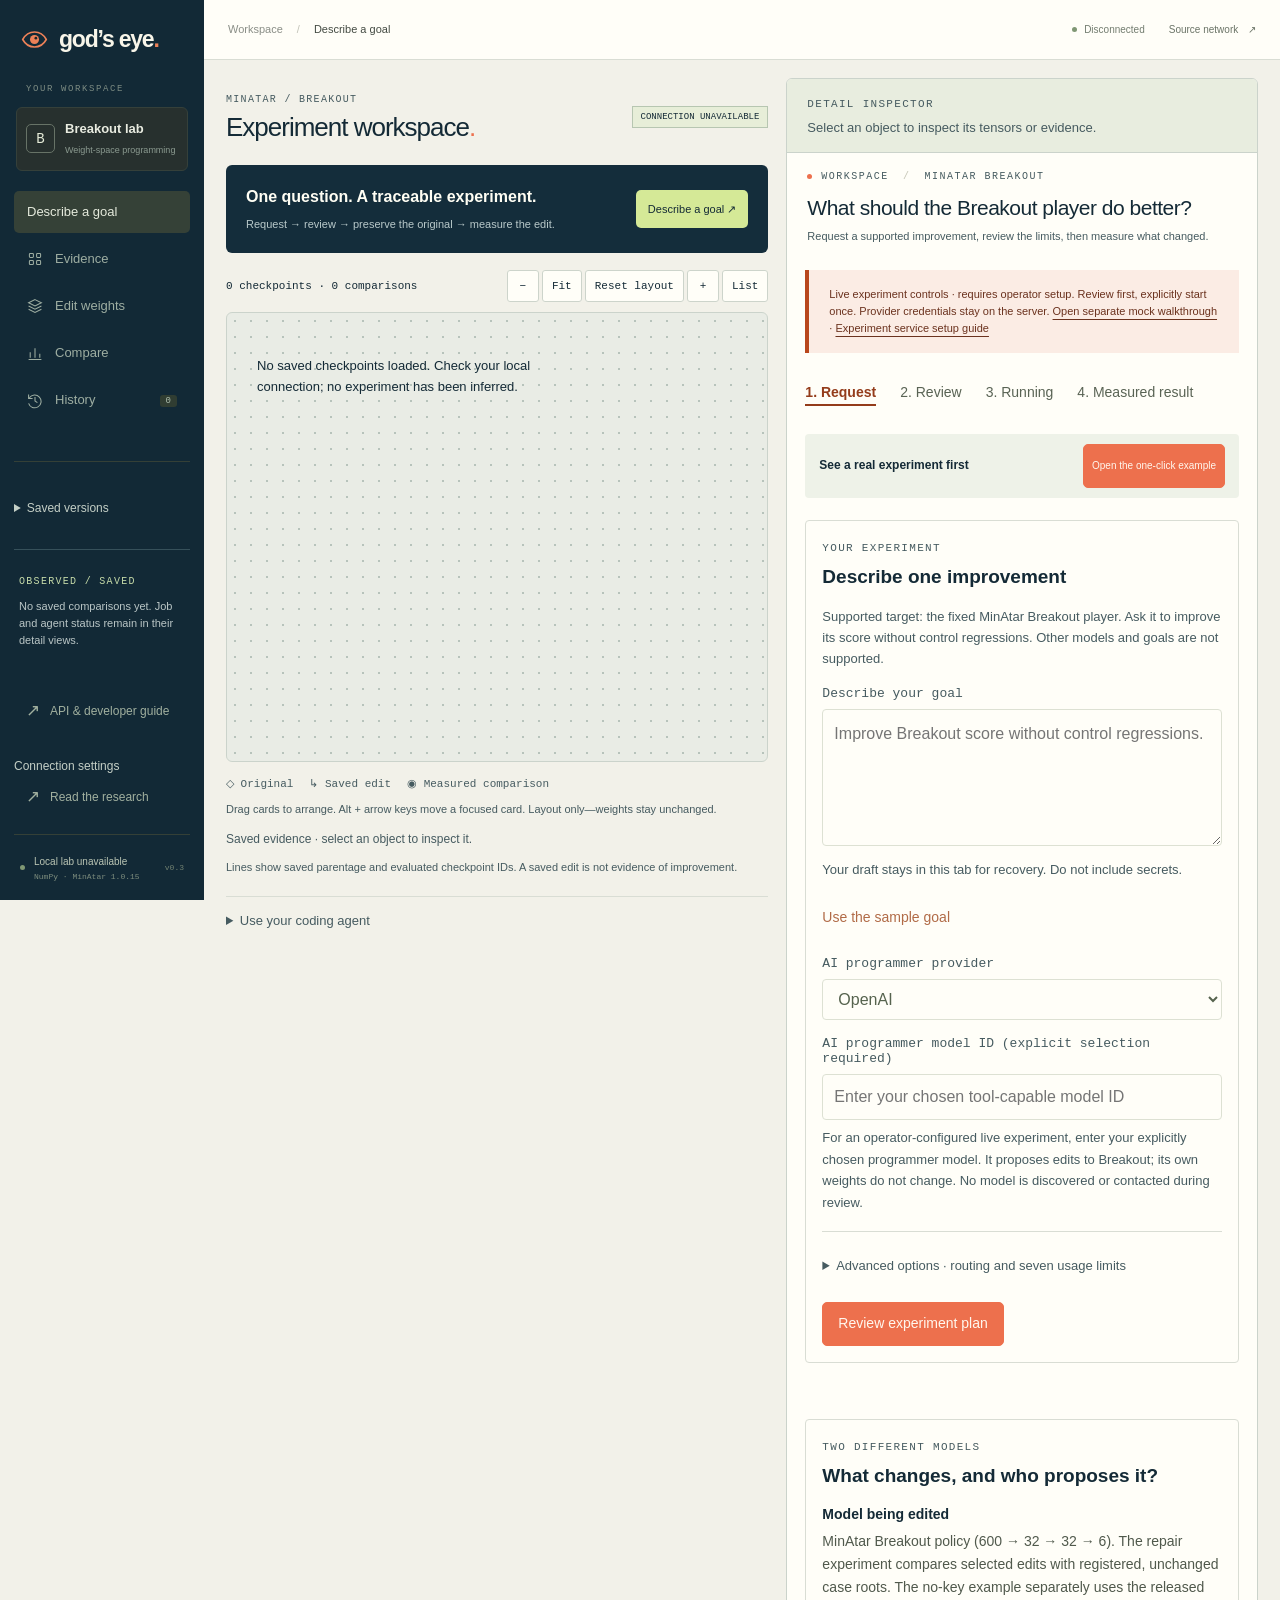
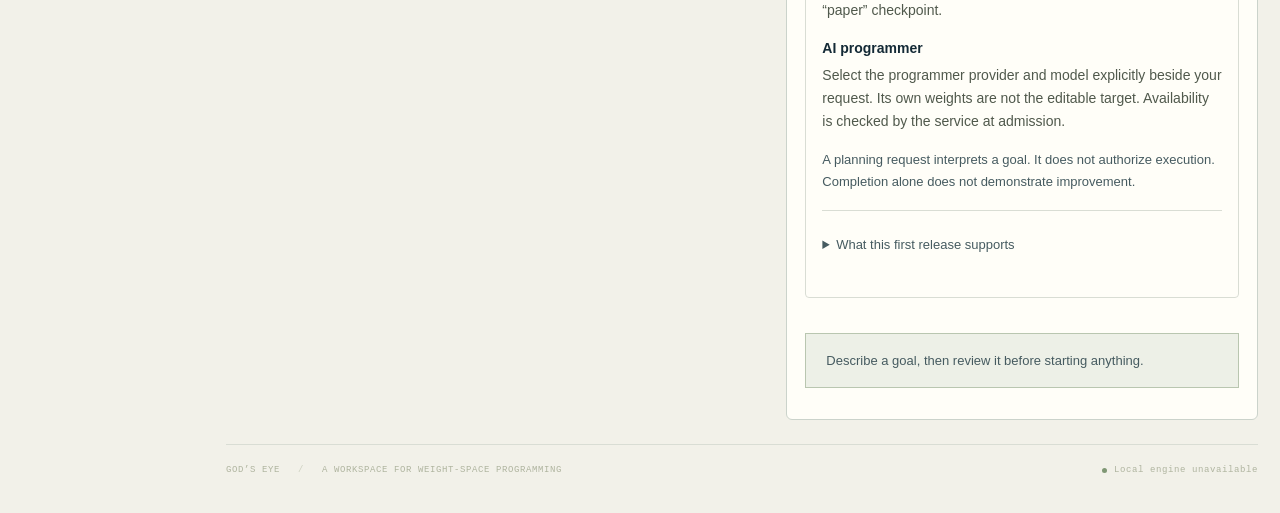
==== commit b4cb2b6c: "Add draggable experiment cards with persisted presentation layouts" ====
--- a/godseye/static/index.html
+++ b/godseye/static/index.html
@@ -121,10 +121,12 @@
         <section class="experiment-board" aria-labelledby="board-title">
           <div class="board-heading"><div><span class="overline">MINATAR / BREAKOUT</span><h1 id="board-title">Experiment workspace<span>.</span></h1></div><span class="board-scope" id="board-scope">Connecting</span></div>
           <div class="board-request"><div><strong>One question. A traceable experiment.</strong><p>Request → review → preserve the original → measure the edit.</p></div><button class="primary" id="board-request">Describe a goal ↗</button></div>
-          <div class="board-toolbar"><span id="board-counts" role="status">Loading saved objects…</span><div><button id="board-zoom-out" aria-label="Zoom board out">−</button><button id="board-fit">Fit</button><button id="board-zoom-in" aria-label="Zoom board in">+</button><button id="board-list-toggle" aria-pressed="false">List</button></div></div>
+          <div class="board-toolbar"><span id="board-counts" role="status">Loading saved objects…</span><div><button id="board-zoom-out" aria-label="Zoom board out">−</button><button id="board-fit">Fit</button><button id="board-reset" title="Restore automatic positions">Reset layout</button><button id="board-zoom-in" aria-label="Zoom board in">+</button><button id="board-list-toggle" aria-pressed="false">List</button></div></div>
           <div class="board-viewport" id="board-viewport" tabindex="0" aria-label="Connected experiment board. Tab to select objects; use List for a linear alternative."><div id="board-graph" class="board-graph"></div></div>
           <div id="board-list" class="board-list" hidden aria-label="Experiment objects"></div>
           <p class="board-legend-text"><span>◇ Original</span><span>↳ Saved edit</span><span>◉ Measured comparison</span></p>
+          <p class="board-footnote" id="board-layout-help">Drag cards to arrange. Alt + arrow keys move a focused card. Layout only—weights stay unchanged.</p>
+          <p class="board-sync" id="board-layout-status" role="status"></p>
           <p class="board-sync" id="board-sync" role="status">Saved evidence · select an object to inspect it.</p>
           <p class="board-footnote">Lines show saved parentage and evaluated checkpoint IDs. A saved edit is not evidence of improvement.</p>
           <details class="agent-entry"><summary>Use your coding agent</summary><p>Start the local lab, then paste the brief below into your coding agent on the same computer. OpenAI/Codex or other subscriptions are not connected by this website. See the <a href="api.html#coding-agent">step-by-step API guide</a>.</p><p id="agent-brief">Target: fixed MinAtar Breakout 600 → 32 → 32 → 6. Inspect registered checkpoints, propose bounded numeric edits on a child, preserve roots, compare paired seeds, and report uncertainty. Never claim improvement without measured evidence.</p><button id="copy-agent-brief">Copy non-secret brief</button><span id="copy-brief-status" role="status"></span></details>
--- a/godseye/static/style.css
+++ b/godseye/static/style.css
@@ -3528,3 +3528,10 @@
 }
 
 .detail-inspector :is(#base-se,#candidate-se,#paired-se,#run-time,.replay-caption,.stat > span) { color:#465b60; font-size:12px; }
+
+/* Move presentation objects without changing their saved lineage. */
+.experiment-node { touch-action:none; cursor:grab; user-select:none; }
+.experiment-node.dragging { cursor:grabbing; z-index:3; box-shadow:0 8px 24px #142a362b; }
+.board-toolbar { flex-wrap:wrap; }
+.board-toolbar > div { display:flex; flex-wrap:wrap; gap:3px; }
+#board-layout-status:empty { display:none; }
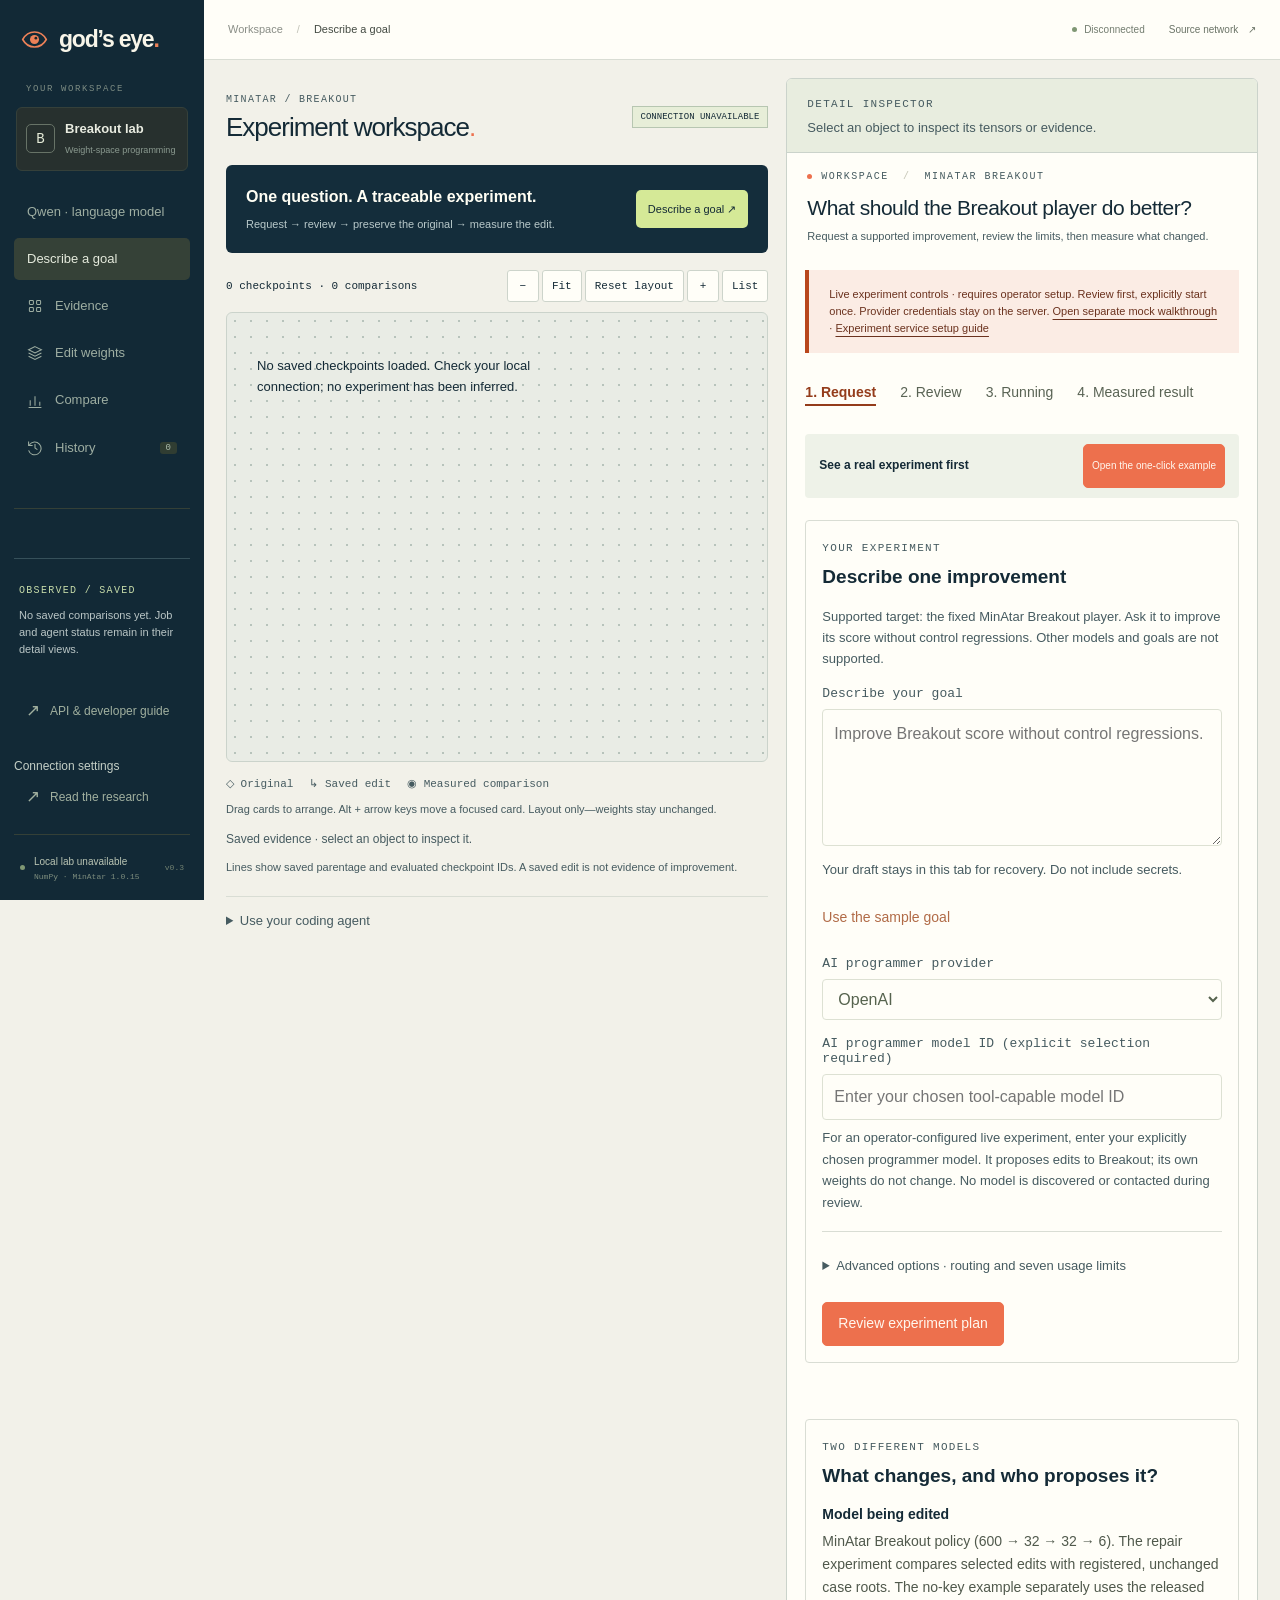
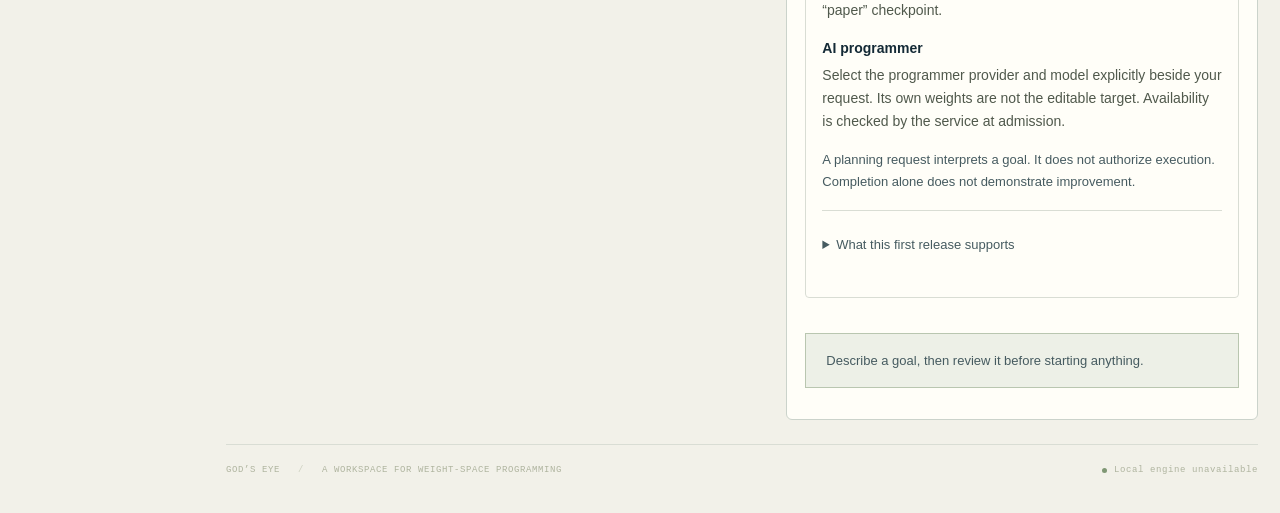
==== commit b3c43308: "Build bounded local Qwen browser workspace with recovery and evidence" ====
--- a/godseye/static/index.html
+++ b/godseye/static/index.html
@@ -29,6 +29,7 @@
         <span class="project-chevron">⌄</span>
       </div>
       <nav aria-label="Workspace navigation">
+        <button class="nav-link" data-nav="language-model">Qwen · language model</button>
         <button class="nav-link active" data-nav="goal">Describe a goal</button>
         <button class="nav-link" data-nav="overview">
           <svg viewBox="0 0 20 20">
@@ -117,6 +118,21 @@
             Kept only in this page’s memory. Never saved to browser storage.
           </p>
         </details>
+        <section data-view="language-model" id="lm-workspace" class="lm-workspace" hidden aria-labelledby="lm-title">
+          <header class="lm-heading"><div><span class="overline">LOCAL CPU / QWEN2.5</span><h1 id="lm-title">A question. A measured change.</h1><p>Review a bounded JSON experiment, preserve the original, and inspect what actually happened.</p></div><span class="lm-chip">No provider fee</span></header>
+          <ol class="lm-steps" aria-label="Qwen experiment steps"><li>1 / Request</li><li>2 / Review</li><li>3 / Observe</li><li>4 / Compare evidence</li></ol>
+          <p id="lm-notice" class="lm-notice" role="status" aria-live="polite">Local-only experiment. Checking service setup…</p>
+          <section id="lm-setup" class="lm-card" hidden><h2>Connect the local Qwen runtime</h2><p>This workspace needs a local server with the pinned Qwen weights and isolated Python runtime configured by its operator. Set GODSEYE_LM_CACHE, GODSEYE_LM_PYTHON and GODSEYE_LM_DIR before starting it. Opening this view never loads the model.</p><p><a href="https://github.com/romrom-20/Gods-eye/blob/main/docs/lm-browser-service-contract.md">Local service setup and limits ↗</a> · <a href="https://github.com/romrom-20/Gods-eye/blob/main/docs/local-lm-task-validation.md">Measured runtime evidence ↗</a></p><button id="lm-connect" class="secondary">Check connection</button></section>
+          <div id="lm-controls" hidden>
+            <div class="lm-columns"><section class="lm-card"><span class="overline">01 / REQUEST</span><h2>What should Qwen do better?</h2><label for="lm-request">Goal for the fixed JSON task</label><textarea id="lm-request" rows="3" maxlength="2000" placeholder="Improve JSON schema adherence"></textarea><p>The supported goal is correct, bounded JSON. This finite workflow cannot edit arbitrary models or interpret every request.</p><div class="lm-actions"><button id="lm-sample" class="secondary">Use sample goal</button><button id="lm-plan" class="primary">Review plan →</button></div></section>
+            <section class="lm-card lm-scope"><span class="overline">THE EXPERIMENT</span><h2>One fixed target. Five variants.</h2><p>Qwen2.5-0.5B-Instruct on your CPU. Compare the unchanged original, a prompt prefix, repetition penalty 1.1, and two fixed weight edits.</p><p>The public fixture has 28 cases: 10 JSON targets and 4 text controls in each split. Development selects; heldout evaluates once after a persisted freeze.</p><p>Schema-valid JSON and a correct answer are different measurements. No improvement is promised.</p></section></div>
+            <section id="lm-review" class="lm-card" hidden><span class="overline">02 / REVIEW BEFORE START</span><h2 tabindex="-1" id="lm-review-title">Your bounded experiment</h2><p id="lm-plan-message"></p><dl id="lm-review-facts" class="lm-facts"></dl><details><summary>Exact specification, revisions and hashes</summary><pre id="lm-spec"></pre></details><label class="lm-consent"><input id="lm-consent" type="checkbox"> I reviewed this exact plan and authorize one local CPU experiment.</label><button id="lm-start" class="primary" disabled>Start local experiment</button></section>
+            <div id="lm-recovery" class="lm-card" hidden><h2>Resolve the pending start</h2><p>The original plan, specification hash and idempotency key are preserved in this tab. Do not start a replacement while admission is unknown.</p><div class="lm-actions"><button id="lm-resolve" class="secondary">Check pending start</button><button id="lm-retry" class="secondary" hidden>Retry the same start</button><button id="lm-discard" class="secondary" hidden>Release rejected plan</button></div></div>
+          </div>
+          <section id="lm-job" class="lm-card" hidden><span class="overline">03 / OBSERVED JOB</span><h2 id="lm-job-title" tabindex="-1"></h2><p id="lm-progress"></p><div id="lm-map" class="lm-map" aria-label="Observed experiment relationships"></div><div class="lm-actions"><button id="lm-refresh" class="secondary">Refresh status</button><button id="lm-cancel" class="secondary">Cancel experiment</button></div></section>
+          <section id="lm-result" class="lm-card" hidden><span class="overline">04 / EVIDENCE</span><h2 id="lm-verdict"></h2><p id="lm-result-reason"></p><div id="lm-result-content"><div id="lm-counts" class="lm-counts"></div><div class="lm-actions"><button id="lm-evidence" class="secondary" hidden>Download evidence JSON</button><button id="lm-delta" class="primary" hidden>Download verified selected delta</button></div><p id="lm-rollback" hidden>Use godseye.lm.local_delta.load_delta and the applied context manager with the exact pinned model revision and original tensor hash in the attachment. Verify the selected tensor hash after loading. To roll back, reload the untouched pinned original and verify its original hash; never overwrite the original weights.</p><details><summary>Evaluation report and evidence identity</summary><pre id="lm-report"></pre></details><h3>Inspect actual responses</h3><p>Choose a case and variant to compare with its unchanged original. Text below is recorded output; a capped response is partial.</p><div class="lm-selectors"><label>Split<select id="lm-split"><option value="dev">Development</option><option value="heldout">Heldout</option></select></label><label>Variant<select id="lm-variant"></select></label><label>Case<select id="lm-case"></select></label></div><div class="lm-output-pair"><article><h3>Unchanged original</h3><p id="lm-original-score"></p><pre id="lm-original"></pre></article><article><h3 id="lm-candidate-title">Candidate</h3><p id="lm-candidate-score"></p><pre id="lm-candidate"></pre></article></div></div></section>
+          <section class="lm-card lm-history"><div><h2>Local experiment history</h2><p>Status lookups are read-only. Selecting a run never restarts it.</p></div><button id="lm-history-refresh" class="secondary">Refresh history</button><div id="lm-history"></div></section>
+        </section>
         <div class="experiment-layout">
         <section class="experiment-board" aria-labelledby="board-title">
           <div class="board-heading"><div><span class="overline">MINATAR / BREAKOUT</span><h1 id="board-title">Experiment workspace<span>.</span></h1></div><span class="board-scope" id="board-scope">Connecting</span></div>
--- a/godseye/static/style.css
+++ b/godseye/static/style.css
@@ -3535,3 +3535,63 @@
 .board-toolbar { flex-wrap:wrap; }
 .board-toolbar > div { display:flex; flex-wrap:wrap; gap:3px; }
 #board-layout-status:empty { display:none; }
+
+/* Full-width local Qwen workspace; the Breakout board remains in its own view. */
+body.lm-active .experiment-layout { display:none; }
+.lm-workspace { color:#193642; max-width:1320px; margin:0 auto; padding:34px 30px 50px; }
+.lm-workspace[hidden] { display:none; }
+.lm-heading { display:flex; align-items:flex-start; justify-content:space-between; gap:24px; margin-bottom:26px; }
+.lm-heading h1 { font-size:clamp(28px,3.2vw,44px); line-height:1.15; letter-spacing:-1.5px; margin:12px 0; max-width:800px; }
+.lm-workspace p { font-size:15px; line-height:1.65; color:#40555b; margin:10px 0 18px; }
+.lm-chip { background:#dcecb2; color:#193642; border:1px solid #bdcf8f; padding:9px 12px; border-radius:6px; white-space:nowrap; font-size:13px; }
+.lm-steps { list-style:none; padding:0; display:grid; grid-template-columns:repeat(4,1fr); border:1px solid #cbd0c4; border-radius:8px; overflow:hidden; margin:0 0 22px; }
+.lm-steps li { background:#eef0e5; padding:14px; font-size:14px; font-weight:600; border-right:1px solid #cbd0c4; }
+.lm-steps li:last-child { border-right:0; }
+.lm-workspace .lm-notice { border-left:4px solid #e88f70; background:#fff5e9; padding:16px 18px; color:#193642; overflow-wrap:anywhere; }
+.lm-columns { display:grid; grid-template-columns:1.2fr 1fr; gap:22px; }
+.lm-card { background:#fffef8; border:1px solid #cbd0c4; border-radius:9px; padding:26px; margin:0 0 22px; min-width:0; }
+.lm-card h2 { font-size:24px; letter-spacing:-.5px; line-height:1.25; margin:10px 0 18px; }
+.lm-card h3 { font-size:16px; margin:8px 0; }
+.lm-card label { display:block; font-size:14px; font-weight:600; margin:14px 0 8px; }
+.lm-workspace textarea,.lm-workspace select { display:block; width:100%; border:1px solid #8a9b97; border-radius:5px; padding:12px; background:#fff; color:#193642; font:inherit; font-size:16px; min-width:0; }
+.lm-workspace textarea { resize:vertical; line-height:1.6; }
+.lm-workspace button { min-height:44px; font-size:14px; white-space:normal; line-height:1.4; }
+.lm-workspace button:disabled { opacity:.55; cursor:default; }
+.lm-workspace :is(button,a,input,textarea,select,summary):focus-visible { outline:3px solid #cf5838; outline-offset:4px; }
+.lm-actions { display:flex; flex-wrap:wrap; gap:12px; margin-top:18px; }
+.lm-card .lm-consent { display:flex; align-items:flex-start; gap:12px; font-weight:400; line-height:1.6; margin:24px 0 18px; }
+.lm-consent input { flex:0 0 auto; width:20px; height:20px; margin-top:3px; accent-color:#193642; }
+.lm-scope { background:#eaf0df; }
+.lm-facts { display:grid; grid-template-columns:160px 1fr; gap:14px 22px; font-size:15px; line-height:1.6; }
+.lm-facts dt { font-weight:600; }
+.lm-facts dd { margin:0; overflow-wrap:anywhere; }
+.lm-workspace details { border-top:1px solid #d4d8ca; margin-top:20px; padding-top:16px; }
+.lm-workspace summary { cursor:pointer; font-size:14px; padding:8px 0; color:#193642; }
+.lm-workspace pre { padding:18px; margin:12px 0 0; border:1px solid #d0d8c7; background:#f2f4ec; color:#193642; border-radius:5px; white-space:pre-wrap; overflow-wrap:anywhere; word-break:break-word; font-size:13px; line-height:1.65; max-height:460px; overflow:auto; }
+.lm-map { display:flex; flex-wrap:wrap; gap:12px; padding:16px 0; }
+.lm-map span { border:1px solid #c7cfba; background:#f0f2e7; padding:12px; border-radius:5px; font-size:13px; overflow-wrap:anywhere; }
+.lm-counts { display:grid; grid-template-columns:repeat(auto-fit,minmax(230px,1fr)); gap:12px; }
+.lm-counts article { padding:16px; background:#f3f5ec; border:1px solid #d4d8ca; border-radius:5px; }
+.lm-counts article p { font-size:14px; margin:8px 0; }
+.lm-selectors { display:grid; grid-template-columns:1fr 1fr 1fr; gap:18px; }
+.lm-output-pair { display:grid; grid-template-columns:1fr 1fr; gap:18px; margin-top:24px; }
+.lm-output-pair article { min-width:0; }
+.lm-output-pair article p { font-size:13px; min-height:44px; }
+.lm-history #lm-history { display:flex; flex-wrap:wrap; gap:12px; margin-top:20px; }
+.lm-history button { overflow-wrap:anywhere; }
+@media(max-width:760px) {
+ .lm-workspace { padding:24px 16px; }
+ .lm-heading { flex-direction:column; gap:8px; }
+ .lm-columns,.lm-output-pair,.lm-selectors { grid-template-columns:1fr; gap:0; }
+ .lm-card { padding:20px 16px; }
+ .lm-steps { grid-template-columns:1fr 1fr; }
+ .lm-steps li { padding:12px; border-bottom:1px solid #cbd0c4; }
+ .lm-facts { grid-template-columns:1fr; gap:6px; }
+ .lm-facts dd { margin-bottom:12px; }
+ .lm-actions button { flex:1 1 160px; }
+ .lm-chip { white-space:normal; }
+}
+body.lm-active :is(.rail-activity,.sidebar-section,.paper-link) { display:none; }
+.lm-workspace .primary { background:#193642; border-color:#193642; color:#fffef8; }
+.lm-workspace .primary:hover { background:#294b57; }
+body.lm-active .project-switch,body.lm-active .local-status > div > span { display:none; }
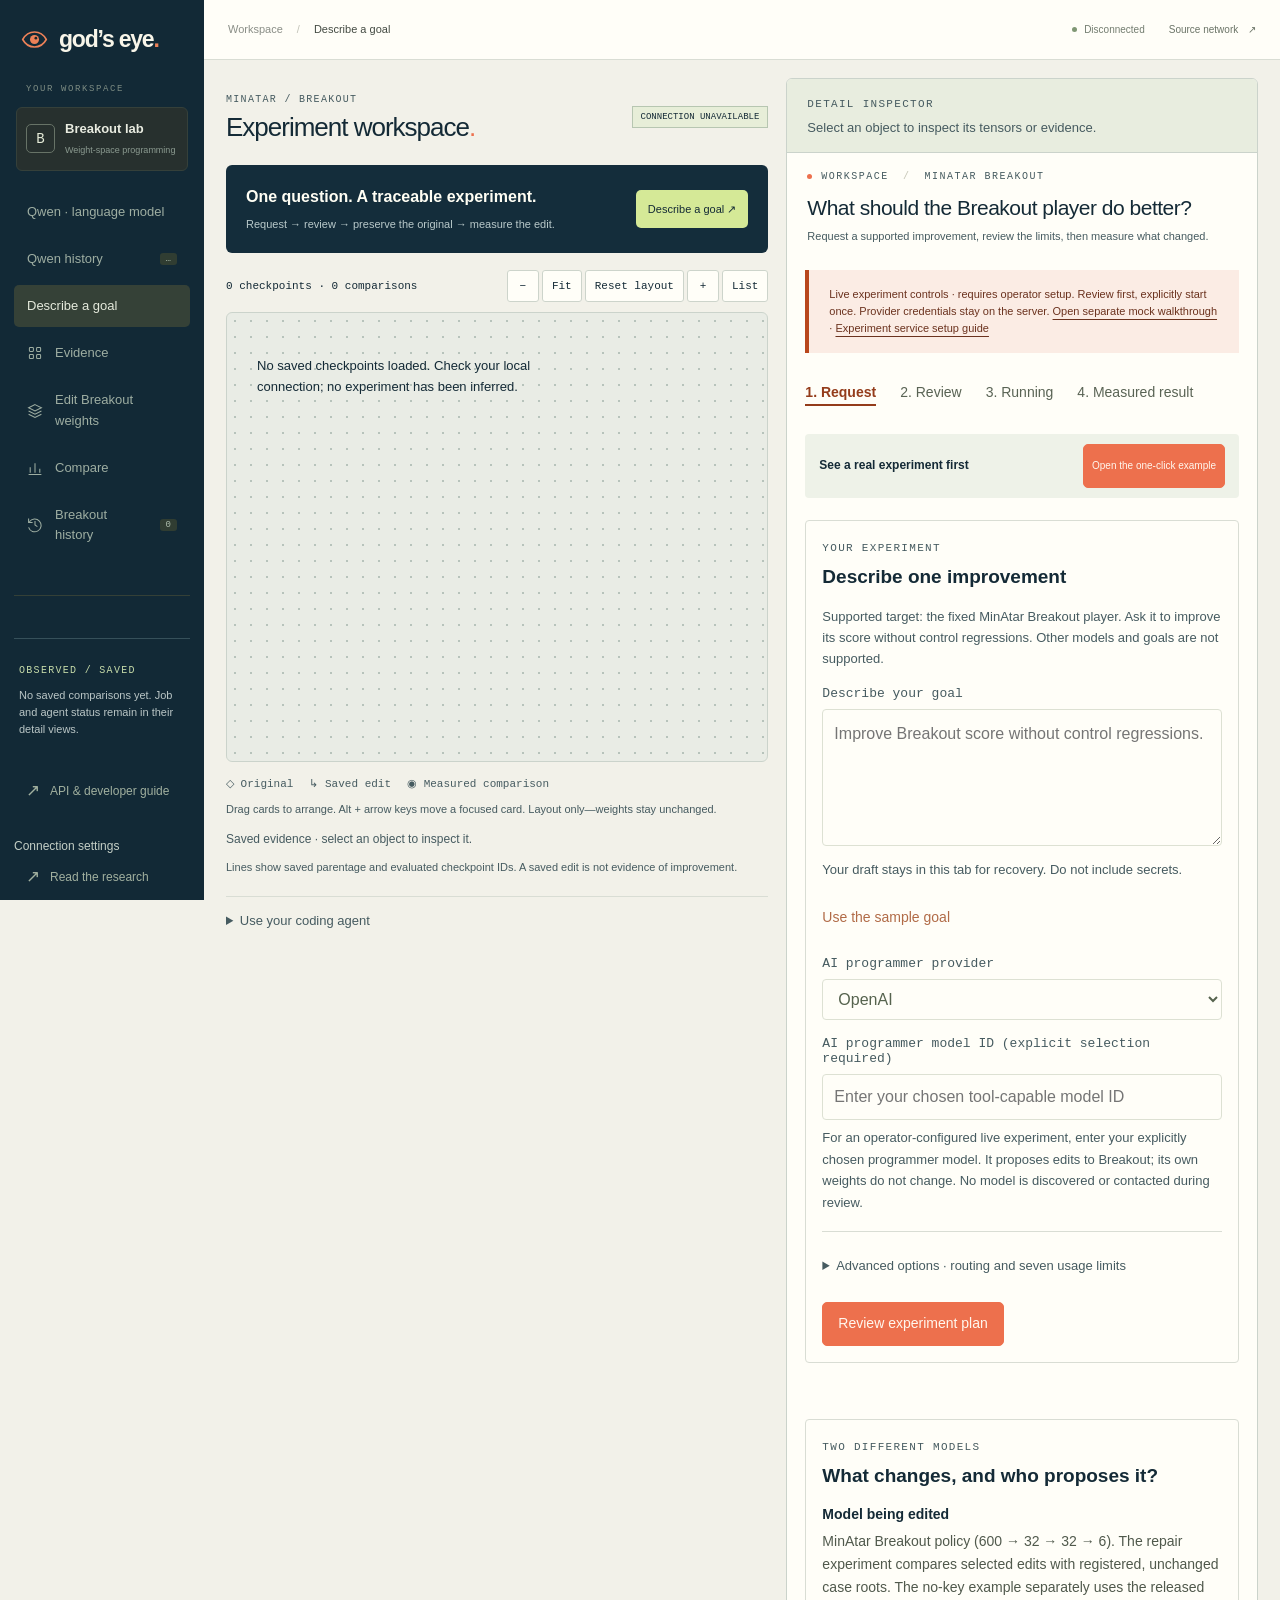
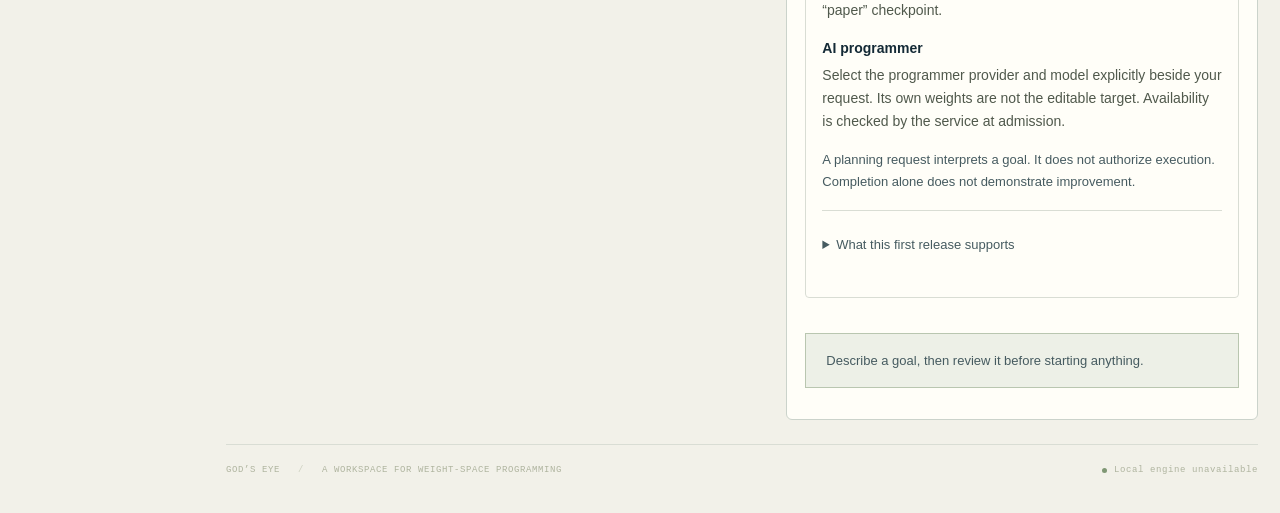
==== commit 8c95c550: "Restore hidden Breakout board and expose retained Qwen history" ====
--- a/godseye/static/index.html
+++ b/godseye/static/index.html
@@ -30,6 +30,7 @@
       </div>
       <nav aria-label="Workspace navigation">
         <button class="nav-link" data-nav="language-model">Qwen · language model</button>
+        <button class="nav-link" id="lm-history-nav">Qwen history <span class="count" id="lm-history-count">…</span></button>
         <button class="nav-link active" data-nav="goal">Describe a goal</button>
         <button class="nav-link" data-nav="overview">
           <svg viewBox="0 0 20 20">
@@ -42,7 +43,7 @@
         <button class="nav-link" data-nav="workbench">
           <svg viewBox="0 0 20 20">
             <path d="m10 2 8 4-8 4-8-4 8-4ZM2 10l8 4 8-4M2 14l8 4 8-4" /></svg
-          >Edit weights<span class="nav-shortcut">02</span>
+          >Edit Breakout weights<span class="nav-shortcut">02</span>
         </button>
         <button class="nav-link" data-nav="evaluate">
           <svg viewBox="0 0 20 20">
@@ -52,7 +53,7 @@
         <button class="nav-link" data-nav="history">
           <svg viewBox="0 0 20 20">
             <path d="M3 6a8 8 0 1 1-1 7M2 2v5h5m3-2v5l3 2" /></svg
-          >History<span class="count" id="run-count">0</span>
+          >Breakout history<span class="count" id="run-count">0</span>
         </button>
       </nav>
       <details class="sidebar-section"><summary>Saved versions</summary>
@@ -119,19 +120,20 @@
           </p>
         </details>
         <section data-view="language-model" id="lm-workspace" class="lm-workspace" hidden aria-labelledby="lm-title">
-          <header class="lm-heading"><div><span class="overline">LOCAL CPU / QWEN2.5</span><h1 id="lm-title">A question. A measured change.</h1><p>Review a bounded JSON experiment, preserve the original, and inspect what actually happened.</p></div><span class="lm-chip">No provider fee</span></header>
+          <header class="lm-heading"><div><span class="overline">LOCAL CPU / QWEN2.5</span><h1 id="lm-title">Local Qwen experiments.</h1><p>Available today: a fixed JSON benchmark. Custom math tasks and driving policies are not executable here yet.</p></div><span class="lm-chip">No provider fee</span></header>
           <ol class="lm-steps" aria-label="Qwen experiment steps"><li>1 / Request</li><li>2 / Review</li><li>3 / Observe</li><li>4 / Compare evidence</li></ol>
           <p id="lm-notice" class="lm-notice" role="status" aria-live="polite">Local-only experiment. Checking service setup…</p>
-          <section id="lm-setup" class="lm-card" hidden><h2>Connect the local Qwen runtime</h2><p>This workspace needs a local server with the pinned Qwen weights and isolated Python runtime configured by its operator. Set GODSEYE_LM_CACHE, GODSEYE_LM_PYTHON and GODSEYE_LM_DIR before starting it. Opening this view never loads the model.</p><p><a href="https://github.com/romrom-20/Gods-eye/blob/main/docs/lm-browser-service-contract.md">Local service setup and limits ↗</a> · <a href="https://github.com/romrom-20/Gods-eye/blob/main/docs/local-lm-task-validation.md">Measured runtime evidence ↗</a></p><button id="lm-connect" class="secondary">Check connection</button></section>
+          <button id="lm-view-evidence" class="primary" hidden>View retained evidence ↓</button>
+          <section id="lm-setup" class="lm-card" hidden><h2>Connect the local Qwen runtime</h2><p>This workspace needs a local server with the pinned Qwen weights and isolated Python runtime configured by its operator. Set GODSEYE_LM_CACHE, GODSEYE_LM_PYTHON and GODSEYE_LM_DIR before starting it. Opening this view never loads the model.</p><p><a href="https://github.com/romrom-20/Gods-eye/blob/main/docs/local-lm-service.md">Local service setup and limits ↗</a> · <a href="https://github.com/romrom-20/Gods-eye/blob/main/docs/local-lm-task-validation.md">Measured runtime evidence ↗</a></p><button id="lm-connect" class="secondary">Check connection</button></section>
           <div id="lm-controls" hidden>
-            <div class="lm-columns"><section class="lm-card"><span class="overline">01 / REQUEST</span><h2>What should Qwen do better?</h2><label for="lm-request">Goal for the fixed JSON task</label><textarea id="lm-request" rows="3" maxlength="2000" placeholder="Improve JSON schema adherence"></textarea><p>The supported goal is correct, bounded JSON. This finite workflow cannot edit arbitrary models or interpret every request.</p><div class="lm-actions"><button id="lm-sample" class="secondary">Use sample goal</button><button id="lm-plan" class="primary">Review plan →</button></div></section>
-            <section class="lm-card lm-scope"><span class="overline">THE EXPERIMENT</span><h2>One fixed target. Five variants.</h2><p>Qwen2.5-0.5B-Instruct on your CPU. Compare the unchanged original, a prompt prefix, repetition penalty 1.1, and two fixed weight edits.</p><p>The public fixture has 28 cases: 10 JSON targets and 4 text controls in each split. Development selects; heldout evaluates once after a persisted freeze.</p><p>Schema-valid JSON and a correct answer are different measurements. No improvement is promised.</p></section></div>
+            <div class="lm-columns"><section class="lm-card"><span class="overline">01 / REQUEST</span><h2>Choose an experiment</h2><label for="lm-task">Task availability</label><select id="lm-task" aria-describedby="lm-task-help"><option value="json">JSON output · available locally</option><option value="math">Math problem solving · not implemented</option><option value="driving">Driving policy · not implemented</option></select><p id="lm-task-help" role="status">The JSON experiment uses bundled examples and two fixed weight edits. It does not discover edits from an arbitrary request.</p><label for="lm-request">Your request</label><textarea id="lm-request" rows="3" maxlength="2000" placeholder="Improve JSON schema adherence">Improve JSON schema adherence</textarea><p>Your request is checked before a plan is offered. Unsupported requests never start a different experiment.</p><div class="lm-actions"><button id="lm-sample" class="secondary">Use JSON benchmark goal</button><button id="lm-plan" class="primary">Check request &amp; review →</button></div></section>
+            <section class="lm-card lm-scope"><span class="overline">AVAILABLE / JSON BENCHMARK</span><h2>One fixed target. Five variants.</h2><p>Qwen2.5-0.5B-Instruct on your CPU. Compare the unchanged original, a prompt prefix, repetition penalty 1.1, and two fixed weight edits.</p><p>The public fixture has 28 cases: 10 JSON targets and 4 text controls in each split. Development selects; heldout evaluates once after a persisted freeze.</p><p>Schema-valid JSON and a correct answer are different measurements. No improvement is promised.</p></section></div>
             <section id="lm-review" class="lm-card" hidden><span class="overline">02 / REVIEW BEFORE START</span><h2 tabindex="-1" id="lm-review-title">Your bounded experiment</h2><p id="lm-plan-message"></p><dl id="lm-review-facts" class="lm-facts"></dl><details><summary>Exact specification, revisions and hashes</summary><pre id="lm-spec"></pre></details><label class="lm-consent"><input id="lm-consent" type="checkbox"> I reviewed this exact plan and authorize one local CPU experiment.</label><button id="lm-start" class="primary" disabled>Start local experiment</button></section>
             <div id="lm-recovery" class="lm-card" hidden><h2>Resolve the pending start</h2><p>The original plan, specification hash and idempotency key are preserved in this tab. Do not start a replacement while admission is unknown.</p><div class="lm-actions"><button id="lm-resolve" class="secondary">Check pending start</button><button id="lm-retry" class="secondary" hidden>Retry the same start</button><button id="lm-discard" class="secondary" hidden>Release rejected plan</button></div></div>
           </div>
           <section id="lm-job" class="lm-card" hidden><span class="overline">03 / OBSERVED JOB</span><h2 id="lm-job-title" tabindex="-1"></h2><p id="lm-progress"></p><div id="lm-map" class="lm-map" aria-label="Observed experiment relationships"></div><div class="lm-actions"><button id="lm-refresh" class="secondary">Refresh status</button><button id="lm-cancel" class="secondary">Cancel experiment</button></div></section>
-          <section id="lm-result" class="lm-card" hidden><span class="overline">04 / EVIDENCE</span><h2 id="lm-verdict"></h2><p id="lm-result-reason"></p><div id="lm-result-content"><div id="lm-counts" class="lm-counts"></div><div class="lm-actions"><button id="lm-evidence" class="secondary" hidden>Download evidence JSON</button><button id="lm-delta" class="primary" hidden>Download verified selected delta</button></div><p id="lm-rollback" hidden>Use godseye.lm.local_delta.load_delta and the applied context manager with the exact pinned model revision and original tensor hash in the attachment. Verify the selected tensor hash after loading. To roll back, reload the untouched pinned original and verify its original hash; never overwrite the original weights.</p><details><summary>Evaluation report and evidence identity</summary><pre id="lm-report"></pre></details><h3>Inspect actual responses</h3><p>Choose a case and variant to compare with its unchanged original. Text below is recorded output; a capped response is partial.</p><div class="lm-selectors"><label>Split<select id="lm-split"><option value="dev">Development</option><option value="heldout">Heldout</option></select></label><label>Variant<select id="lm-variant"></select></label><label>Case<select id="lm-case"></select></label></div><div class="lm-output-pair"><article><h3>Unchanged original</h3><p id="lm-original-score"></p><pre id="lm-original"></pre></article><article><h3 id="lm-candidate-title">Candidate</h3><p id="lm-candidate-score"></p><pre id="lm-candidate"></pre></article></div></div></section>
-          <section class="lm-card lm-history"><div><h2>Local experiment history</h2><p>Status lookups are read-only. Selecting a run never restarts it.</p></div><button id="lm-history-refresh" class="secondary">Refresh history</button><div id="lm-history"></div></section>
+          <section id="lm-result" class="lm-card" hidden><span class="overline">04 / EVIDENCE</span><h2 id="lm-verdict" tabindex="-1"></h2><p id="lm-result-reason"></p><div id="lm-result-content"><div id="lm-counts" class="lm-counts"></div><div class="lm-actions"><button id="lm-evidence" class="secondary" hidden>Download evidence JSON</button><button id="lm-delta" class="primary" hidden>Download verified selected delta</button></div><p id="lm-rollback" hidden>Use godseye.lm.local_delta.load_delta and the applied context manager with the exact pinned model revision and original tensor hash in the attachment. Verify the selected tensor hash after loading. To roll back, reload the untouched pinned original and verify its original hash; never overwrite the original weights.</p><details><summary>Evaluation report and evidence identity</summary><pre id="lm-report"></pre></details><h3>Inspect actual responses</h3><p>Choose a case and variant to compare with its unchanged original. Text below is recorded output; a capped response is partial.</p><div class="lm-selectors"><label>Split<select id="lm-split"><option value="dev">Development</option><option value="heldout">Heldout</option></select></label><label>Variant<select id="lm-variant"></select></label><label>Case<select id="lm-case"></select></label></div><div class="lm-output-pair"><article><h3>Unchanged original</h3><p id="lm-original-score"></p><pre id="lm-original"></pre></article><article><h3 id="lm-candidate-title">Candidate</h3><p id="lm-candidate-score"></p><pre id="lm-candidate"></pre></article></div></div></section>
+          <section id="lm-history-section" class="lm-card lm-history" aria-labelledby="lm-history-title"><div><h2 id="lm-history-title" tabindex="-1">Qwen experiment history</h2><p>Status lookups are read-only. Selecting a run never restarts it.</p></div><button id="lm-history-refresh" class="secondary">Refresh history</button><div id="lm-history"></div></section>
         </section>
         <div class="experiment-layout">
         <section class="experiment-board" aria-labelledby="board-title">
@@ -495,10 +497,10 @@
 
         <section data-view="workbench" class="view" hidden>
           <div class="workbench-intro">
-            <span class="tag orange-tag">DIRECT WEIGHT EDITING</span>
+            <span class="tag orange-tag">BREAKOUT / MANUAL WEIGHT EDITING</span>
             <p>
-              Branch from a checkpoint, make an explicit change, and keep its
-              history.
+              This editor changes only the tiny Breakout policy. Qwen edits are the two
+              fixed candidates in its reviewed JSON experiment; there is no manual Qwen editor here.
             </p>
           </div>
           <section class="checkpoint-import panel" aria-labelledby="import-title">
--- a/godseye/static/style.css
+++ b/godseye/static/style.css
@@ -3595,3 +3595,10 @@
 .lm-workspace .primary { background:#193642; border-color:#193642; color:#fffef8; }
 .lm-workspace .primary:hover { background:#294b57; }
 body.lm-active .project-switch,body.lm-active .local-status > div > span { display:none; }
+
+/* Task availability must remain readable alongside long custom requests. */
+.lm-card #lm-task { width:100%; max-width:100%; padding:12px; font:inherit; color:#193742; background:#fffef8; border:1px solid #82999c; border-radius:4px; }
+/* History and retained evidence remain reachable beneath the sticky workspace bar. */
+#lm-history-section,#lm-history-title,#lm-job-title,#lm-verdict { scroll-margin-top:96px; }
+.lm-workspace #lm-view-evidence { margin:0 0 22px; }
+.lm-workspace :is(#lm-history-title,#lm-verdict):focus { outline:2px solid #cf5838; outline-offset:5px; }
